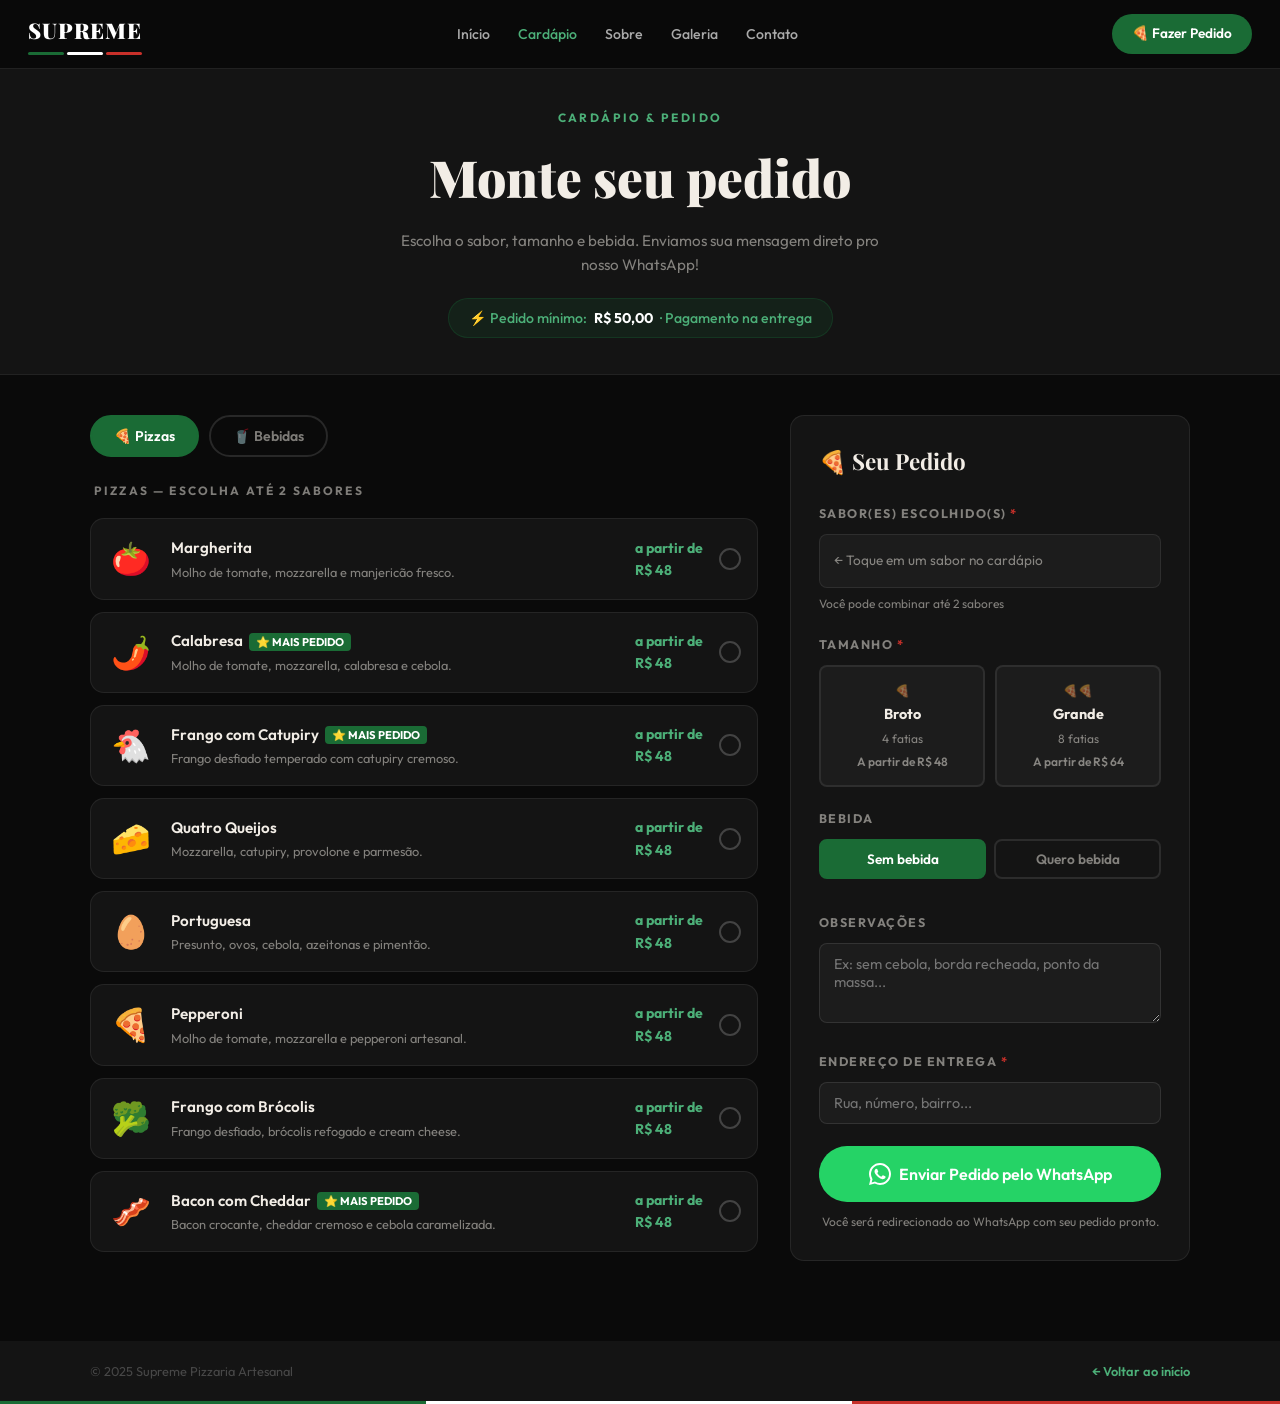
==== cardapio.html @ 8a28d540 "Add files via upload" ====
<!DOCTYPE html>
<html lang="pt-BR">
<head>
  <meta charset="UTF-8"/>
  <meta name="viewport" content="width=device-width, initial-scale=1.0"/>
  <title>Cardápio & Pedido | Supreme Pizzaria Artesanal</title>
  <meta name="description" content="Monte seu pedido na Supreme Pizzaria Artesanal. Escolha o sabor, tamanho e bebida. Enviamos direto pelo WhatsApp!"/>
  <link rel="icon" href="favicon.svg" type="image/svg+xml"/>
  <link rel="stylesheet" href="style.css"/>
  <link href="https://fonts.googleapis.com/css2?family=Playfair+Display:ital,wght@0,700;0,900;1,700&family=Outfit:wght@300;400;500;600;700&display=swap" rel="stylesheet"/>
</head>
<body class="page-cardapio">

  <!-- NAV -->
  <nav class="nav nav--solid" id="nav">
    <a href="index.html" class="nav__logo">
      <span class="logo-text">SUPREME</span>
      <div class="logo-flag"><span></span><span></span><span></span></div>
    </a>
    <ul class="nav__links" id="navLinks">
      <li><a href="index.html">Início</a></li>
      <li><a href="cardapio.html" class="active">Cardápio</a></li>
      <li><a href="index.html#sobre">Sobre</a></li>
      <li><a href="index.html#galeria">Galeria</a></li>
      <li><a href="index.html#contato">Contato</a></li>
    </ul>
    <a href="cardapio.html" class="nav__cta">🍕 Fazer Pedido</a>
    <button class="nav__hamburger" id="hamburger" aria-label="Abrir menu">
      <span></span><span></span><span></span>
    </button>
  </nav>

  <!-- HEADER DA PÁGINA -->
  <div class="page-header">
    <div class="container">
      <p class="tag green">Cardápio & Pedido</p>
      <h1>Monte seu pedido</h1>
      <p class="page-header__sub">Escolha o sabor, tamanho e bebida. Enviamos sua mensagem direto pro nosso WhatsApp!</p>
      <div class="pedido-min-banner">
        <span>⚡ Pedido mínimo: <strong>R$ 50,00</strong> · Pagamento na entrega</span>
      </div>
    </div>
  </div>

  <!-- CONTEÚDO PRINCIPAL -->
  <main class="cardapio-main">
    <div class="container">
      <div class="cardapio-layout">

        <!-- COLUNA ESQUERDA: cardápio -->
        <div class="cardapio-col">

          <!-- FILTROS -->
          <div class="filtros">
            <button class="filtro-btn active" data-cat="pizzas">🍕 Pizzas</button>
            <button class="filtro-btn" data-cat="bebidas">🥤 Bebidas</button>
          </div>

          <!-- LISTA PIZZAS -->
          <div class="item-list" id="listaPizzas">
            <div class="item-group-title">Pizzas — escolha até 2 sabores</div>
            <!-- gerado via JS -->
          </div>

          <!-- LISTA BEBIDAS -->
          <div class="item-list hidden" id="listaBebidas">
            <div class="item-group-title">Bebidas</div>
            <!-- gerado via JS -->
          </div>
        </div>

        <!-- COLUNA DIREITA: formulário de pedido -->
        <div class="pedido-col">
          <div class="pedido-card" id="pedidoCard">
            <h2 class="pedido-card__title">🍕 Seu Pedido</h2>

            <!-- SABORES -->
            <div class="form-section">
              <label class="form-label">Sabor(es) escolhido(s) <span class="req">*</span></label>
              <div class="sabores-escolhidos" id="saboresEscolhidos">
                <p class="placeholder-text">← Toque em um sabor no cardápio</p>
              </div>
              <p class="form-hint">Você pode combinar até 2 sabores</p>
            </div>

            <!-- TAMANHO -->
            <div class="form-section">
              <label class="form-label">Tamanho <span class="req">*</span></label>
              <div class="tamanho-options">
                <label class="tamanho-opt" id="optBroto">
                  <input type="radio" name="tamanho" value="Broto" id="radioBroto"/>
                  <div class="tamanho-box">
                    <span class="tamanho-icon">🍕</span>
                    <strong>Broto</strong>
                    <span>4 fatias</span>
                    <span class="tamanho-preco">A partir de R$ 48</span>
                  </div>
                </label>
                <label class="tamanho-opt" id="optGrande">
                  <input type="radio" name="tamanho" value="Grande" id="radioGrande"/>
                  <div class="tamanho-box">
                    <span class="tamanho-icon">🍕🍕</span>
                    <strong>Grande</strong>
                    <span>8 fatias</span>
                    <span class="tamanho-preco">A partir de R$ 64</span>
                  </div>
                </label>
              </div>
            </div>

            <!-- BEBIDA -->
            <div class="form-section">
              <label class="form-label">Bebida</label>
              <div class="bebida-toggle">
                <button class="toggle-btn active" id="btnSemBebida" onclick="toggleBebida(false)">Sem bebida</button>
                <button class="toggle-btn" id="btnComBebida" onclick="toggleBebida(true)">Quero bebida</button>
              </div>
              <div id="bebidaSelect" class="hidden">
                <select id="selectBebida" class="form-select">
                  <option value="">Escolha uma bebida...</option>
                  <option value="Coca-Cola 2L (R$ 15,00)">Coca-Cola 2L — R$ 15,00</option>
                  <option value="Coca-Cola Zero 2L (R$ 15,00)">Coca-Cola Zero 2L — R$ 15,00</option>
                  <option value="Coca-Cola 600ml (R$ 9,00)">Coca-Cola 600ml — R$ 9,00</option>
                  <option value="Coca-Cola Zero 600ml (R$ 9,00)">Coca-Cola Zero 600ml — R$ 9,00</option>
                  <option value="Suco Del Valle Cítrico 1,5L (R$ 12,00)">Suco Del Valle Cítrico 1,5L — R$ 12,00</option>
                  <option value="Suco Del Valle Uva 1,5L (R$ 12,00)">Suco Del Valle Uva 1,5L — R$ 12,00</option>
                  <option value="Guaraná Kuat 2L (R$ 13,00)">Guaraná Kuat 2L — R$ 13,00</option>
                </select>
              </div>
            </div>

            <!-- OBSERVAÇÃO -->
            <div class="form-section">
              <label class="form-label" for="obs">Observações</label>
              <textarea id="obs" class="form-textarea" rows="3" placeholder="Ex: sem cebola, borda recheada, ponto da massa..."></textarea>
            </div>

            <!-- ENDEREÇO -->
            <div class="form-section">
              <label class="form-label" for="endereco">Endereço de entrega <span class="req">*</span></label>
              <input type="text" id="endereco" class="form-input" placeholder="Rua, número, bairro..."/>
            </div>

            <!-- AVISO PEDIDO MIN -->
            <div class="pedido-min-aviso" id="avisoMin" style="display:none">
              ⚠️ Pedido mínimo de <strong>R$ 50,00</strong>. Adicione bebida ou escolha o tamanho Grande.
            </div>

            <!-- BOTÃO -->
            <button class="btn btn--whatsapp btn--block btn--lg" id="btnEnviar" onclick="enviarPedido()">
              <svg viewBox="0 0 24 24" fill="currentColor" width="22" height="22"><path d="M17.472 14.382c-.297-.149-1.758-.867-2.03-.967-.273-.099-.471-.148-.67.15-.197.297-.767.966-.94 1.164-.173.199-.347.223-.644.075-.297-.15-1.255-.463-2.39-1.475-.883-.788-1.48-1.761-1.653-2.059-.173-.297-.018-.458.13-.606.134-.133.298-.347.446-.52.149-.174.198-.298.298-.497.099-.198.05-.371-.025-.52-.075-.149-.669-1.612-.916-2.207-.242-.579-.487-.5-.669-.51-.173-.008-.371-.01-.57-.01-.198 0-.52.074-.792.372-.272.297-1.04 1.016-1.04 2.479 0 1.462 1.065 2.875 1.213 3.074.149.198 2.096 3.2 5.077 4.487.709.306 1.262.489 1.694.625.712.227 1.36.195 1.871.118.571-.085 1.758-.719 2.006-1.413.248-.694.248-1.289.173-1.413-.074-.124-.272-.198-.57-.347z"/><path d="M12 0C5.373 0 0 5.373 0 12c0 2.117.554 4.103 1.523 5.83L.057 23.999l6.305-1.654A11.954 11.954 0 0012 24c6.627 0 12-5.373 12-12S18.627 0 12 0zm0 21.818a9.818 9.818 0 01-5.006-1.371l-.359-.214-3.741.981.999-3.648-.234-.374A9.818 9.818 0 1112 21.818z"/></svg>
              Enviar Pedido pelo WhatsApp
            </button>
            <p class="pedido-card__hint">Você será redirecionado ao WhatsApp com seu pedido pronto.</p>
          </div>
        </div>

      </div>
    </div>
  </main>

  <!-- FOOTER SIMPLES -->
  <footer class="footer footer--simple">
    <div class="container">
      <div class="footer__bottom">
        <p>© 2025 Supreme Pizzaria Artesanal</p>
        <a href="index.html" class="link-verde">← Voltar ao início</a>
      </div>
    </div>
    <div class="footer__stripe"></div>
  </footer>

  <script src="main.js"></script>
  <script src="cardapio.js"></script>
</body>
</html>
---- style.css ----
/* ============================================================
   SUPREME PIZZARIA — style.css
   Paleta: Preto (#0A0A0A) + Bege/Creme (#F2EDE6) + Verde (#1A6B35) + Vermelho (#C8302A)
   ============================================================ */

/* ----- RESET ----- */
*, *::before, *::after { box-sizing: border-box; margin: 0; padding: 0; }
html { scroll-behavior: smooth; font-size: 16px; }
body { font-family: 'Outfit', sans-serif; background: #0A0A0A; color: #F2EDE6; overflow-x: hidden; line-height: 1.6; }
a { text-decoration: none; color: inherit; }
img { display: block; max-width: 100%; }
button { cursor: pointer; font-family: inherit; }

/* ----- TOKENS ----- */
:root {
  --black:   #0A0A0A;
  --black2:  #141414;
  --black3:  #1C1C1C;
  --black4:  #242424;
  --beige:   #F2EDE6;
  --beige2:  #E8E0D4;
  --beige3:  #D4C9B8;
  --green:   #1A6B35;
  --green2:  #22863F;
  --green3:  #4CAF78;
  --red:     #C8302A;
  --red2:    #A02420;
  --white:   #FFFFFF;
  --muted:   rgba(242,237,230,.5);
  --nav-h:   68px;
  --r:       14px;
  --r-sm:    8px;
  --shadow:  0 8px 40px rgba(0,0,0,.5);
}

/* ----- UTILS ----- */
.container { max-width: 1140px; margin: 0 auto; padding: 0 20px; }
.hidden { display: none !important; }

.tag {
  font-size: .75rem; font-weight: 700; letter-spacing: .2em;
  text-transform: uppercase; display: block; margin-bottom: 10px;
}
.tag.green { color: var(--green3); }

.sub { color: var(--muted); font-size: .95rem; }

.section-head { text-align: center; margin-bottom: 48px; }
.section-head h2 {
  font-family: 'Playfair Display', serif;
  font-size: clamp(1.8rem, 4vw, 2.8rem); font-weight: 900;
  margin-bottom: 10px;
}

/* ----- LOGO ----- */
.logo-text {
  font-family: 'Playfair Display', serif;
  font-size: 1.35rem; font-weight: 900; letter-spacing: .04em;
  color: var(--white);
}
.logo-flag { display: flex; gap: 3px; margin-top: 4px; }
.logo-flag span { flex: 1; height: 3px; border-radius: 2px; }
.logo-flag span:nth-child(1) { background: var(--green); }
.logo-flag span:nth-child(2) { background: var(--white); }
.logo-flag span:nth-child(3) { background: var(--red); }

/* ----- BUTTONS ----- */
.btn {
  display: inline-flex; align-items: center; justify-content: center; gap: 8px;
  padding: 13px 26px; border-radius: 100px;
  font-weight: 600; font-size: .95rem;
  border: 2px solid transparent;
  transition: all .22s ease;
  white-space: nowrap;
}
.btn--lg { padding: 15px 32px; font-size: 1rem; }
.btn--block { width: 100%; }

.btn--green { background: var(--green); color: var(--white); }
.btn--green:hover { background: var(--green2); transform: translateY(-2px); box-shadow: 0 8px 24px rgba(26,107,53,.35); }

.btn--outline { background: transparent; color: var(--white); border-color: rgba(255,255,255,.3); }
.btn--outline:hover { border-color: var(--white); background: rgba(255,255,255,.06); }

.btn--whatsapp { background: #25D366; color: var(--white); }
.btn--whatsapp:hover { background: #1da851; transform: translateY(-2px); box-shadow: 0 8px 24px rgba(37,211,102,.3); }

.btn--dark { background: var(--black3); color: var(--beige); border-color: rgba(255,255,255,.1); }
.btn--dark:hover { background: var(--black4); }

/* ----- NAV ----- */
.nav {
  position: fixed; top: 0; left: 0; right: 0; z-index: 999;
  height: var(--nav-h);
  display: flex; align-items: center; justify-content: space-between;
  padding: 0 28px;
  background: transparent;
  transition: background .3s, box-shadow .3s;
}
.nav.scrolled, .nav--solid {
  background: rgba(10,10,10,.97);
  backdrop-filter: blur(16px);
  box-shadow: 0 1px 0 rgba(255,255,255,.06);
}
.nav__logo { display: flex; flex-direction: column; }

.nav__links { display: flex; gap: 28px; list-style: none; }
.nav__links a {
  font-size: .88rem; font-weight: 500;
  color: rgba(255,255,255,.65);
  transition: color .2s;
}
.nav__links a:hover,
.nav__links a.active { color: var(--green3); }

.nav__cta {
  background: var(--green); color: var(--white);
  padding: 9px 20px; border-radius: 100px;
  font-size: .85rem; font-weight: 600;
  transition: background .2s, transform .2s;
}
.nav__cta:hover { background: var(--green2); transform: scale(1.03); }

.nav__hamburger {
  display: none; flex-direction: column; gap: 5px;
  background: none; border: none; padding: 6px;
}
.nav__hamburger span { display: block; width: 22px; height: 2px; background: var(--white); border-radius: 2px; transition: all .28s; }

/* hamburger animado */
.nav__hamburger.open span:nth-child(1) { transform: translateY(7px) rotate(45deg); }
.nav__hamburger.open span:nth-child(2) { opacity: 0; transform: scaleX(0); }
.nav__hamburger.open span:nth-child(3) { transform: translateY(-7px) rotate(-45deg); }

/* mobile menu */
@media (max-width: 820px) {
  .nav__links, .nav__cta { display: none; }
  .nav__hamburger { display: flex; }

  .nav__links.open {
    display: flex; flex-direction: column; gap: 0;
    position: fixed;
    top: var(--nav-h); left: 0; right: 0;
    background: var(--black2);
    border-top: 1px solid rgba(255,255,255,.06);
    padding: 8px 0 16px;
    box-shadow: 0 20px 40px rgba(0,0,0,.6);
  }
  .nav__links.open li { border-bottom: 1px solid rgba(255,255,255,.04); }
  .nav__links.open a {
    display: block; padding: 14px 28px;
    font-size: 1rem; color: var(--beige);
  }
  .nav__links.open a.active { color: var(--green3); }
}

/* ============================
   HOME — HERO
   ============================ */
.hero {
  min-height: 100svh;
  background: var(--black);
  display: flex; align-items: center;
  padding: calc(var(--nav-h) + 40px) 28px 60px;
  position: relative; overflow: hidden;
  gap: 40px;
}
.hero::after {
  content: ''; position: absolute; top: 0; left: 0; right: 0; height: 3px;
  background: linear-gradient(to right, var(--green) 33.3%, var(--white) 33.3% 66.6%, var(--red) 66.6%);
}

.hero__bg { position: absolute; inset: 0; pointer-events: none; }
.hero__glow {
  position: absolute; border-radius: 50%;
  filter: blur(80px); opacity: .12;
}
.hero__glow--green { width: 600px; height: 600px; background: var(--green); top: -100px; right: -100px; }
.hero__glow--red   { width: 400px; height: 400px; background: var(--red); bottom: -80px; left: -80px; }

.hero__content { flex: 1; max-width: 560px; position: relative; z-index: 2; animation: fadeUp .7s ease both; }

.hero__badge {
  display: inline-block;
  background: rgba(26,107,53,.2); border: 1px solid rgba(26,107,53,.4);
  color: var(--green3); padding: 6px 16px; border-radius: 100px;
  font-size: .8rem; font-weight: 600; letter-spacing: .04em;
  margin-bottom: 22px;
}
.hero__title {
  font-family: 'Playfair Display', serif;
  font-size: clamp(2.6rem, 6vw, 4.8rem); font-weight: 900;
  color: var(--white); line-height: 1.08; margin-bottom: 18px;
}
.hero__title em { color: var(--green3); font-style: italic; }
.hero__sub { color: var(--muted); font-size: 1rem; line-height: 1.7; margin-bottom: 32px; }
.hero__actions { display: flex; gap: 12px; flex-wrap: wrap; }

/* Pizza visual */
.hero__visual {
  flex: 0 0 420px; display: flex; justify-content: center; align-items: center;
  position: relative; z-index: 2;
  animation: fadeUp .7s .15s ease both;
}
.pizza-wrap { position: relative; }
.pizza-plate {
  width: 340px; height: 340px; border-radius: 50%;
  background: radial-gradient(circle at 40% 35%, #1c1c1c, #050505);
  box-shadow: 0 20px 80px rgba(0,0,0,.8), 0 0 0 3px rgba(26,107,53,.25), 0 0 0 6px rgba(200,48,42,.1);
  display: flex; align-items: center; justify-content: center;
  animation: spin 28s linear infinite;
}
@keyframes spin { to { transform: rotate(360deg); } }

.pizza-body {
  width: 280px; height: 280px; border-radius: 50%;
  background: radial-gradient(circle at 45% 40%, #C8A050, #8B5E20);
  position: relative; overflow: hidden;
}
.pizza-crust { position: absolute; inset: 0; border-radius: 50%; border: 20px solid #8B4E18; box-shadow: inset 0 0 16px rgba(0,0,0,.3); }
.pizza-center { position: absolute; top: 50%; left: 50%; transform: translate(-50%,-50%); width: 56px; height: 56px; border-radius: 50%; background: radial-gradient(circle, #E8C070, #C89040); }
.tp { position: absolute; border-radius: 50%; }
.tp1 { width: 26px; height: 26px; top: 55px; left: 72px; background: var(--red); }
.tp2 { width: 20px; height: 20px; top: 82px; right: 62px; background: var(--green); border-radius: 3px; }
.tp3 { width: 28px; height: 18px; bottom: 72px; left: 60px; background: #B82818; border-radius: 8px; }
.tp4 { width: 16px; height: 16px; bottom: 64px; right: 76px; background: #1A6B35; border-radius: 2px; }
.tp5 { width: 22px; height: 22px; top: 50%; left: 55%; background: var(--red); }

.steam { position: absolute; top: -24px; width: 3px; background: linear-gradient(to top, rgba(255,255,255,.22), transparent); border-radius: 50%; animation: steam 2.5s ease-in-out infinite; }
.st1 { left: 40%; height: 46px; }
.st2 { left: 50%; height: 64px; animation-delay: .5s; }
.st3 { left: 60%; height: 36px; animation-delay: 1s; }
@keyframes steam {
  0%   { opacity: 0; transform: translateY(0) scaleX(1); }
  50%  { opacity: .5; transform: translateY(-18px) scaleX(2); }
  100% { opacity: 0; transform: translateY(-46px) scaleX(1); }
}

@keyframes fadeUp { from { opacity:0; transform:translateY(28px); } to { opacity:1; transform:translateY(0); } }

/* hero mobile */
@media (max-width: 820px) {
  .hero { flex-direction: column; text-align: center; padding-top: calc(var(--nav-h) + 32px); gap: 32px; }
  .hero__actions { justify-content: center; }
  .hero__visual { flex: none; }
  .pizza-plate { width: 240px; height: 240px; }
  .pizza-body  { width: 198px; height: 198px; }
}
@media (max-width: 480px) {
  .hero__visual { display: none; }
}

/* ============================
   NUMBERS
   ============================ */
.numbers { background: var(--black2); border-top: 1px solid rgba(255,255,255,.05); }
.numbers__inner {
  max-width: 860px; margin: 0 auto; padding: 0 20px;
  display: grid; grid-template-columns: repeat(4,1fr);
}
.numbers__item {
  text-align: center; padding: 28px 16px;
  border-right: 1px solid rgba(255,255,255,.06);
}
.numbers__item:last-child { border-right: none; }
.numbers__item strong { display: block; font-family: 'Playfair Display', serif; font-size: 2.4rem; font-weight: 900; color: var(--green3); }
.numbers__item span { color: var(--muted); font-size: .85rem; }

@media (max-width: 600px) {
  .numbers__inner { grid-template-columns: repeat(2,1fr); }
  .numbers__item:nth-child(2) { border-right: none; }
  .numbers__item:nth-child(1),
  .numbers__item:nth-child(2) { border-bottom: 1px solid rgba(255,255,255,.06); }
}

/* ============================
   SOBRE
   ============================ */
.sobre { padding: 90px 0; background: var(--black); }
.sobre__grid { display: grid; grid-template-columns: 1fr 1fr; gap: 72px; align-items: center; }

.sobre__visual { position: relative; height: 420px; }
.sobre__card {
  position: absolute; border-radius: var(--r); overflow: hidden;
  display: flex; align-items: center; justify-content: center;
  font-size: 5rem;
}
.sobre__card--1 { inset: 0 48px 80px 0; background: var(--black3); }
.sobre__card--2 { width: 180px; height: 180px; bottom: 0; right: 0; background: var(--black4); border: 3px solid var(--black); }
.sobre__decor { position: absolute; inset: 16px -16px -16px 16px; border: 2px solid rgba(26,107,53,.25); border-radius: var(--r); }

.sobre__text h2 { font-family: 'Playfair Display', serif; font-size: clamp(1.7rem,3.5vw,2.6rem); font-weight: 900; margin-bottom: 18px; }
.sobre__text p { color: var(--muted); line-height: 1.8; margin-bottom: 14px; font-size: .95rem; }
.sobre__text strong { color: var(--beige); }

.pills { display: flex; flex-wrap: wrap; gap: 8px; margin-top: 24px; }
.pills span { background: var(--black3); color: var(--beige2); padding: 7px 14px; border-radius: 100px; font-size: .82rem; font-weight: 500; border: 1px solid rgba(255,255,255,.07); }

@media (max-width: 820px) {
  .sobre__grid { grid-template-columns: 1fr; gap: 36px; }
  .sobre__visual { height: 260px; }
  .sobre__card--2 { width: 130px; height: 130px; }
}

/* ============================
   GALERIA
   ============================ */
.galeria { padding: 90px 0; background: var(--black2); overflow: hidden; }
.galeria__track-wrap { width: 100%; overflow: hidden; margin: 0 0 36px; }
.galeria__track {
  display: flex; gap: 20px;
  animation: scrollTrack 28s linear infinite;
  width: max-content;
}
.galeria__track:hover { animation-play-state: paused; }

@keyframes scrollTrack {
  from { transform: translateX(0); }
  to   { transform: translateX(-50%); }
}

.gal-card {
  flex-shrink: 0; width: 220px;
  background: var(--black3); border-radius: var(--r);
  overflow: hidden; border: 1px solid rgba(255,255,255,.06);
  transition: transform .2s, border-color .2s;
}
.gal-card:hover { transform: translateY(-4px); border-color: rgba(26,107,53,.4); }
.gal-img {
  height: 160px; display: flex; align-items: center; justify-content: center;
  font-size: 4rem;
  background: linear-gradient(135deg, #1c1c1c, #0d0d0d);
}
.gal-card p { padding: 12px 16px; font-size: .88rem; font-weight: 500; color: var(--beige2); }
.galeria__cta { text-align: center; }

@media (max-width: 480px) {
  .gal-card { width: 180px; }
  .gal-img  { height: 130px; font-size: 3rem; }
}

/* ============================
   CONTATO
   ============================ */
.contato { padding: 90px 0; background: var(--black); }
.contato__grid { display: grid; grid-template-columns: 1fr 1fr; gap: 64px; align-items: start; }

.contato__info h2 { font-family: 'Playfair Display', serif; font-size: clamp(1.7rem,3.5vw,2.6rem); font-weight: 900; margin-bottom: 32px; }
.contato__items { display: flex; flex-direction: column; gap: 22px; margin-bottom: 32px; }

.c-item { display: flex; gap: 14px; align-items: flex-start; }
.c-icon { font-size: 1.4rem; flex-shrink: 0; margin-top: 2px; }
.c-item strong { display: block; font-size: .75rem; font-weight: 700; letter-spacing: .12em; text-transform: uppercase; color: var(--muted); margin-bottom: 6px; }
.c-item p { color: var(--beige2); font-size: .9rem; line-height: 1.7; }
.c-item em { color: var(--muted); font-size: .83rem; }

.horarios { display: flex; flex-direction: column; gap: 5px; }
.h-row { display: flex; justify-content: space-between; gap: 12px; font-size: .85rem; color: var(--beige2); background: var(--black3); padding: 7px 12px; border-radius: var(--r-sm); }
.h-row.fechado { color: var(--red); background: rgba(200,48,42,.08); }
.h-row b { font-weight: 600; white-space: nowrap; }

.link-verde { color: var(--green3); font-weight: 600; }
.link-verde:hover { text-decoration: underline; }

.contato__mapa h3 { font-family: 'Playfair Display', serif; font-size: 1.25rem; margin-bottom: 14px; }
.mapa-box { width: 100%; height: 300px; border-radius: var(--r); overflow: hidden; background: var(--black3); margin-bottom: 14px; }
.mapa-box iframe { width: 100%; height: 100%; display: block; }

@media (max-width: 820px) {
  .contato__grid { grid-template-columns: 1fr; gap: 48px; }
}

/* ============================
   FOOTER
   ============================ */
.footer { background: var(--black2); padding: 60px 0 0; }
.footer__grid { display: grid; grid-template-columns: 2fr 1fr 1fr; gap: 48px; padding-bottom: 48px; border-bottom: 1px solid rgba(255,255,255,.07); }
.footer__logo { display: flex; flex-direction: column; margin-bottom: 14px; }
.footer__logo .logo-text { font-size: 1.6rem; }
.footer__logo small { color: var(--muted); font-size: .72rem; letter-spacing: .15em; text-transform: uppercase; margin-top: 8px; }
.footer__brand p { color: var(--muted); font-size: .88rem; line-height: 1.7; max-width: 260px; }
.footer__nav h4 { color: var(--beige); font-size: .88rem; margin-bottom: 16px; }
.footer__nav ul { list-style: none; display: flex; flex-direction: column; gap: 10px; }
.footer__nav a { color: var(--muted); font-size: .88rem; transition: color .2s; }
.footer__nav a:hover { color: var(--green3); }
.footer__bottom { display: flex; justify-content: space-between; align-items: center; padding: 20px 0; font-size: .8rem; color: rgba(255,255,255,.22); }
.footer__stripe { height: 3px; background: linear-gradient(to right, var(--green) 33.3%, var(--white) 33.3% 66.6%, var(--red) 66.6%); }

.footer--simple { padding: 0; }
.footer--simple .footer__bottom { padding: 20px 0; }

@media (max-width: 820px) {
  .footer__grid { grid-template-columns: 1fr; gap: 28px; }
  .footer__bottom { flex-direction: column; gap: 6px; text-align: center; }
}

/* ============================
   CARDÁPIO PAGE
   ============================ */
.page-cardapio { background: var(--black); }

.page-header {
  background: var(--black2);
  border-bottom: 1px solid rgba(255,255,255,.06);
  padding: calc(var(--nav-h) + 40px) 0 36px;
  text-align: center;
}
.page-header h1 { font-family: 'Playfair Display', serif; font-size: clamp(2rem, 5vw, 3.2rem); font-weight: 900; margin-bottom: 10px; }
.page-header__sub { color: var(--muted); font-size: .95rem; max-width: 500px; margin: 0 auto 20px; }

.pedido-min-banner {
  display: inline-flex; align-items: center;
  background: rgba(26,107,53,.15); border: 1px solid rgba(26,107,53,.3);
  color: var(--green3); padding: 8px 20px; border-radius: 100px;
  font-size: .88rem; font-weight: 500;
}
.pedido-min-banner strong { color: var(--white); margin: 0 4px; }

.cardapio-main { padding: 40px 0 80px; }

.cardapio-layout {
  display: grid;
  grid-template-columns: 1fr 400px;
  gap: 32px;
  align-items: start;
}

/* filtros */
.filtros { display: flex; gap: 10px; margin-bottom: 24px; }
.filtro-btn {
  padding: 10px 22px; border-radius: 100px;
  border: 2px solid rgba(255,255,255,.12);
  background: transparent; color: var(--muted);
  font-size: .88rem; font-weight: 600;
  transition: all .2s;
}
.filtro-btn.active, .filtro-btn:hover { background: var(--green); border-color: var(--green); color: var(--white); }

/* item list */
.item-list { display: flex; flex-direction: column; gap: 12px; }
.item-group-title { font-size: .75rem; font-weight: 700; letter-spacing: .18em; text-transform: uppercase; color: var(--muted); margin-bottom: 6px; padding-left: 4px; }

.item-card {
  display: flex; align-items: center; gap: 16px;
  background: var(--black2); border: 1px solid rgba(255,255,255,.07);
  border-radius: var(--r); padding: 14px 16px;
  cursor: pointer; transition: all .2s; user-select: none;
}
.item-card:hover { border-color: rgba(26,107,53,.4); background: var(--black3); }
.item-card.selected { border-color: var(--green); background: rgba(26,107,53,.1); }
.item-card.disabled { opacity: .45; cursor: not-allowed; }

.item-card__emoji { font-size: 2rem; flex-shrink: 0; width: 48px; text-align: center; }
.item-card__info { flex: 1; min-width: 0; }
.item-card__info h3 { font-size: .95rem; font-weight: 600; color: var(--beige); margin-bottom: 2px; }
.item-card__info p { font-size: .8rem; color: var(--muted); line-height: 1.5; }
.item-card__info .destaque { font-size: .7rem; font-weight: 700; background: var(--green); color: var(--white); padding: 2px 7px; border-radius: 4px; margin-left: 6px; vertical-align: middle; }
.item-card__preco { font-size: .88rem; font-weight: 700; color: var(--green3); flex-shrink: 0; }
.item-card__check { width: 22px; height: 22px; border-radius: 50%; border: 2px solid rgba(255,255,255,.2); flex-shrink: 0; display: flex; align-items: center; justify-content: center; transition: all .2s; }
.item-card.selected .item-card__check { background: var(--green); border-color: var(--green); }
.item-card__check::after { content: '✓'; font-size: .7rem; color: var(--white); opacity: 0; transition: opacity .2s; }
.item-card.selected .item-card__check::after { opacity: 1; }

/* pedido card */
.pedido-col { position: sticky; top: calc(var(--nav-h) + 16px); }
.pedido-card {
  background: var(--black2); border: 1px solid rgba(255,255,255,.08);
  border-radius: var(--r); padding: 28px; display: flex; flex-direction: column; gap: 0;
}
.pedido-card__title { font-family: 'Playfair Display', serif; font-size: 1.4rem; font-weight: 700; margin-bottom: 24px; }

.form-section { margin-bottom: 22px; }
.form-label { display: block; font-size: .78rem; font-weight: 700; letter-spacing: .12em; text-transform: uppercase; color: var(--muted); margin-bottom: 10px; }
.req { color: var(--red); }

.sabores-escolhidos {
  min-height: 54px; background: var(--black3); border: 1px solid rgba(255,255,255,.08);
  border-radius: var(--r-sm); padding: 10px 14px; display: flex; flex-wrap: wrap; gap: 8px; align-items: center;
}
.placeholder-text { color: var(--muted); font-size: .85rem; }
.sabor-tag {
  display: inline-flex; align-items: center; gap: 6px;
  background: rgba(26,107,53,.2); border: 1px solid rgba(26,107,53,.4);
  color: var(--green3); padding: 4px 10px; border-radius: 100px;
  font-size: .82rem; font-weight: 600;
}
.sabor-tag button { background: none; border: none; color: var(--green3); font-size: 1rem; line-height: 1; padding: 0 2px; }
.form-hint { font-size: .75rem; color: var(--muted); margin-top: 6px; }

/* tamanho */
.tamanho-options { display: grid; grid-template-columns: 1fr 1fr; gap: 10px; }
.tamanho-opt input { display: none; }
.tamanho-box {
  display: flex; flex-direction: column; align-items: center; gap: 3px;
  background: var(--black3); border: 2px solid rgba(255,255,255,.08);
  border-radius: var(--r-sm); padding: 14px 10px; text-align: center;
  cursor: pointer; transition: all .2s;
}
.tamanho-opt input:checked + .tamanho-box {
  border-color: var(--green); background: rgba(26,107,53,.12);
}
.tamanho-box:hover { border-color: rgba(26,107,53,.4); }
.tamanho-icon { font-size: 1.5rem; }
.tamanho-box strong { font-size: .9rem; color: var(--beige); }
.tamanho-box span { font-size: .75rem; color: var(--muted); }
.tamanho-preco { font-size: .8rem; color: var(--green3); font-weight: 600; }

/* bebida toggle */
.bebida-toggle { display: flex; gap: 8px; margin-bottom: 12px; }
.toggle-btn {
  flex: 1; padding: 9px; border-radius: var(--r-sm);
  border: 2px solid rgba(255,255,255,.1);
  background: transparent; color: var(--muted);
  font-size: .85rem; font-weight: 600;
  transition: all .2s;
}
.toggle-btn.active { background: var(--green); border-color: var(--green); color: var(--white); }

.form-select, .form-input, .form-textarea {
  width: 100%; background: var(--black3);
  border: 1px solid rgba(255,255,255,.1); border-radius: var(--r-sm);
  color: var(--beige); font-family: 'Outfit', sans-serif; font-size: .9rem;
  padding: 11px 14px; outline: none;
  transition: border-color .2s;
}
.form-select:focus, .form-input:focus, .form-textarea:focus { border-color: var(--green); }
.form-select option { background: var(--black2); }
.form-textarea { resize: vertical; min-height: 80px; }

.pedido-min-aviso {
  background: rgba(200,48,42,.1); border: 1px solid rgba(200,48,42,.3);
  color: #F07070; border-radius: var(--r-sm);
  padding: 10px 14px; font-size: .83rem; margin-bottom: 16px;
}
.pedido-min-aviso strong { color: #F09090; }

.pedido-card__hint { font-size: .75rem; color: var(--muted); text-align: center; margin-top: 10px; }

/* Layout responsivo cardápio */
@media (max-width: 960px) {
  .cardapio-layout { grid-template-columns: 1fr; }
  .pedido-col { position: static; }
}

@media (max-width: 480px) {
  .tamanho-options { grid-template-columns: 1fr 1fr; }
  .pedido-card { padding: 20px 16px; }
  .page-header { padding-top: calc(var(--nav-h) + 24px); }
}

/* ============================
   SCROLL REVEAL
   ============================ */
.reveal {
  opacity: 0; transform: translateY(24px);
  transition: opacity .55s ease, transform .55s ease;
}
.reveal.visible { opacity: 1; transform: translateY(0); }
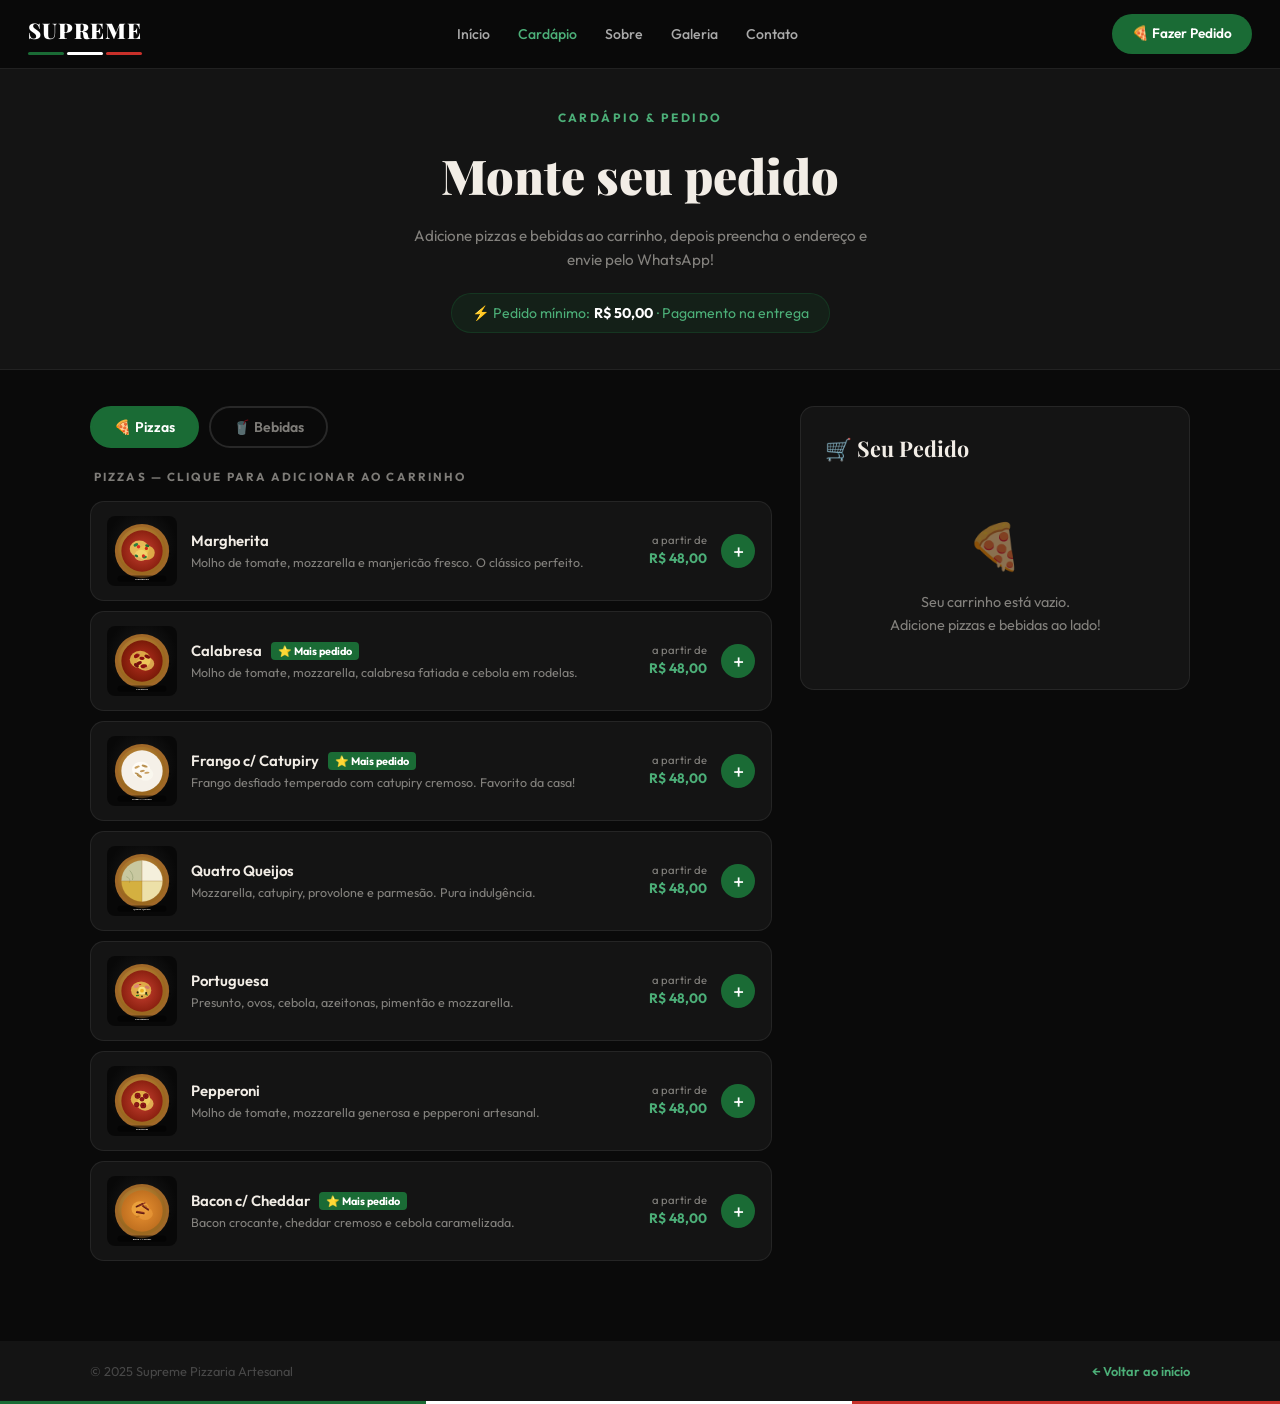
==== commit d483fca2: "Update Files SupremePizzaria Mudanças no cardápio; Adicionamento de fotos SVG temporariamente; Ret" ====
--- a/cardapio.html
+++ b/cardapio.html
@@ -4,173 +4,267 @@
   <meta charset="UTF-8"/>
   <meta name="viewport" content="width=device-width, initial-scale=1.0"/>
   <title>Cardápio & Pedido | Supreme Pizzaria Artesanal</title>
-  <meta name="description" content="Monte seu pedido na Supreme Pizzaria Artesanal. Escolha o sabor, tamanho e bebida. Enviamos direto pelo WhatsApp!"/>
+  <meta name="description" content="Monte seu pedido na Supreme Pizzaria Artesanal. Enviamos direto pelo WhatsApp!"/>
   <link rel="icon" href="favicon.svg" type="image/svg+xml"/>
   <link rel="stylesheet" href="style.css"/>
   <link href="https://fonts.googleapis.com/css2?family=Playfair+Display:ital,wght@0,700;0,900;1,700&family=Outfit:wght@300;400;500;600;700&display=swap" rel="stylesheet"/>
 </head>
 <body class="page-cardapio">
 
-  <!-- NAV -->
-  <nav class="nav nav--solid" id="nav">
-    <a href="index.html" class="nav__logo">
-      <span class="logo-text">SUPREME</span>
-      <div class="logo-flag"><span></span><span></span><span></span></div>
-    </a>
-    <ul class="nav__links" id="navLinks">
-      <li><a href="index.html">Início</a></li>
-      <li><a href="cardapio.html" class="active">Cardápio</a></li>
-      <li><a href="index.html#sobre">Sobre</a></li>
-      <li><a href="index.html#galeria">Galeria</a></li>
-      <li><a href="index.html#contato">Contato</a></li>
-    </ul>
-    <a href="cardapio.html" class="nav__cta">🍕 Fazer Pedido</a>
-    <button class="nav__hamburger" id="hamburger" aria-label="Abrir menu">
-      <span></span><span></span><span></span>
-    </button>
-  </nav>
-
-  <!-- HEADER DA PÁGINA -->
-  <div class="page-header">
-    <div class="container">
-      <p class="tag green">Cardápio & Pedido</p>
-      <h1>Monte seu pedido</h1>
-      <p class="page-header__sub">Escolha o sabor, tamanho e bebida. Enviamos sua mensagem direto pro nosso WhatsApp!</p>
-      <div class="pedido-min-banner">
-        <span>⚡ Pedido mínimo: <strong>R$ 50,00</strong> · Pagamento na entrega</span>
-      </div>
-    </div>
-  </div>
-
-  <!-- CONTEÚDO PRINCIPAL -->
-  <main class="cardapio-main">
-    <div class="container">
-      <div class="cardapio-layout">
-
-        <!-- COLUNA ESQUERDA: cardápio -->
-        <div class="cardapio-col">
-
-          <!-- FILTROS -->
-          <div class="filtros">
-            <button class="filtro-btn active" data-cat="pizzas">🍕 Pizzas</button>
-            <button class="filtro-btn" data-cat="bebidas">🥤 Bebidas</button>
-          </div>
-
-          <!-- LISTA PIZZAS -->
-          <div class="item-list" id="listaPizzas">
-            <div class="item-group-title">Pizzas — escolha até 2 sabores</div>
-            <!-- gerado via JS -->
-          </div>
-
-          <!-- LISTA BEBIDAS -->
-          <div class="item-list hidden" id="listaBebidas">
-            <div class="item-group-title">Bebidas</div>
-            <!-- gerado via JS -->
-          </div>
-        </div>
-
-        <!-- COLUNA DIREITA: formulário de pedido -->
-        <div class="pedido-col">
-          <div class="pedido-card" id="pedidoCard">
-            <h2 class="pedido-card__title">🍕 Seu Pedido</h2>
-
-            <!-- SABORES -->
-            <div class="form-section">
-              <label class="form-label">Sabor(es) escolhido(s) <span class="req">*</span></label>
-              <div class="sabores-escolhidos" id="saboresEscolhidos">
-                <p class="placeholder-text">← Toque em um sabor no cardápio</p>
-              </div>
-              <p class="form-hint">Você pode combinar até 2 sabores</p>
-            </div>
-
-            <!-- TAMANHO -->
-            <div class="form-section">
-              <label class="form-label">Tamanho <span class="req">*</span></label>
-              <div class="tamanho-options">
-                <label class="tamanho-opt" id="optBroto">
-                  <input type="radio" name="tamanho" value="Broto" id="radioBroto"/>
-                  <div class="tamanho-box">
-                    <span class="tamanho-icon">🍕</span>
-                    <strong>Broto</strong>
-                    <span>4 fatias</span>
-                    <span class="tamanho-preco">A partir de R$ 48</span>
-                  </div>
+<!-- ================================================
+     NAVEGAÇÃO
+     ================================================ -->
+<nav class="nav nav--solid" id="nav">
+  <a href="index.html" class="nav__logo">
+    <span class="logo-text">SUPREME</span>
+    <div class="logo-flag"><span></span><span></span><span></span></div>
+  </a>
+  <ul class="nav__links" id="navLinks">
+    <li><a href="index.html"            >Início</a></li>
+    <li><a href="cardapio.html" class="active">Cardápio</a></li>
+    <li><a href="index.html#sobre"      >Sobre</a></li>
+    <li><a href="index.html#galeria"    >Galeria</a></li>
+    <li><a href="index.html#contato"    >Contato</a></li>
+  </ul>
+  <a href="cardapio.html" class="nav__cta">🍕 Fazer Pedido</a>
+  <button class="nav__hamburger" id="hamburger" aria-label="Abrir menu">
+    <span></span><span></span><span></span>
+  </button>
+</nav>
+
+
+<!-- ================================================
+     CABEÇALHO DA PÁGINA
+     ================================================ -->
+<div class="page-header">
+  <div class="container">
+    <p class="tag green">Cardápio & Pedido</p>
+    <h1>Monte seu pedido</h1>
+    <p class="page-header__sub">
+      Adicione pizzas e bebidas ao carrinho, depois preencha o endereço e envie pelo WhatsApp!
+    </p>
+    <div class="pedido-min-banner">
+      ⚡ Pedido mínimo: <strong>R$ 50,00</strong> · Pagamento na entrega
+    </div>
+  </div>
+</div>
+
+
+<!-- ================================================
+     CONTEÚDO PRINCIPAL — Cardápio + Carrinho
+     ================================================ -->
+<main class="cardapio-main">
+  <div class="container">
+    <div class="cardapio-layout">
+
+
+      <!-- ── COLUNA ESQUERDA: lista de itens ── -->
+      <div class="cardapio-col">
+
+        <!-- Filtros de categoria -->
+        <div class="filtros" role="tablist">
+          <button class="filtro-btn active" data-cat="pizzas"  role="tab">🍕 Pizzas</button>
+          <button class="filtro-btn"        data-cat="bebidas" role="tab">🥤 Bebidas</button>
+        </div>
+
+        <!-- Lista de pizzas (populada pelo JS) -->
+        <div class="item-list" id="listaPizzas">
+          <p class="item-group-title">Pizzas — clique para adicionar ao carrinho</p>
+          <!-- cardapio.js renderPizzas() -->
+        </div>
+
+        <!-- Lista de bebidas (populada pelo JS) -->
+        <div class="item-list hidden" id="listaBebidas">
+          <p class="item-group-title">Bebidas — clique para adicionar ao carrinho</p>
+          <!-- cardapio.js renderBebidas() -->
+        </div>
+
+      </div>
+
+
+      <!-- ── COLUNA DIREITA: carrinho + endereço ── -->
+      <div class="pedido-col">
+        <div class="pedido-card" id="pedidoCard">
+
+          <h2 class="pedido-card__title">🛒 Seu Pedido</h2>
+
+          <!-- Carrinho vazio (padrão) -->
+          <div class="cart-empty" id="cartEmpty">
+            <span>🍕</span>
+            <p>Seu carrinho está vazio.<br>Adicione pizzas e bebidas ao lado!</p>
+          </div>
+
+          <!-- Lista dos itens do carrinho (gerada pelo JS) -->
+          <div class="cart-items" id="cartItems" style="display:none"></div>
+
+          <!-- Total -->
+          <div class="cart-total" id="cartTotal" style="display:none">
+            <span>Total estimado</span>
+            <strong id="cartTotalValue">R$ 0,00</strong>
+          </div>
+
+          <!-- Aviso pedido mínimo -->
+          <div class="pedido-min-aviso hidden" id="avisoMin">
+            ⚠️ Pedido mínimo de <strong>R$ 50,00</strong>. Adicione mais itens.
+          </div>
+
+          <!-- ── Formulário de endereço ── -->
+          <div class="form-endereco" id="formEndereco" style="display:none">
+            <div class="form-divider">📍 Endereço de entrega</div>
+
+            <div class="form-row">
+              <div class="form-group form-group--grow">
+                <label class="form-label" for="endRua">Rua / Avenida <span class="req">*</span></label>
+                <input type="text" id="endRua" class="form-input" placeholder="Rua das Flores"/>
+              </div>
+            </div>
+
+            <div class="form-row">
+              <div class="form-group form-group--sm">
+                <label class="form-label" for="endNum">Número <span class="req">*</span></label>
+                <input type="text" id="endNum" class="form-input" placeholder="123"/>
+              </div>
+              <div class="form-group form-group--grow">
+                <label class="form-label" for="endBairro">Bairro <span class="req">*</span></label>
+                <input type="text" id="endBairro" class="form-input" placeholder="Centro"/>
+              </div>
+            </div>
+
+            <div class="form-row">
+              <div class="form-group form-group--grow">
+                <label class="form-label" for="endComp">
+                  Complemento <span class="optional">(opcional)</span>
                 </label>
-                <label class="tamanho-opt" id="optGrande">
-                  <input type="radio" name="tamanho" value="Grande" id="radioGrande"/>
-                  <div class="tamanho-box">
-                    <span class="tamanho-icon">🍕🍕</span>
-                    <strong>Grande</strong>
-                    <span>8 fatias</span>
-                    <span class="tamanho-preco">A partir de R$ 64</span>
-                  </div>
-                </label>
-              </div>
-            </div>
-
-            <!-- BEBIDA -->
-            <div class="form-section">
-              <label class="form-label">Bebida</label>
-              <div class="bebida-toggle">
-                <button class="toggle-btn active" id="btnSemBebida" onclick="toggleBebida(false)">Sem bebida</button>
-                <button class="toggle-btn" id="btnComBebida" onclick="toggleBebida(true)">Quero bebida</button>
-              </div>
-              <div id="bebidaSelect" class="hidden">
-                <select id="selectBebida" class="form-select">
-                  <option value="">Escolha uma bebida...</option>
-                  <option value="Coca-Cola 2L (R$ 15,00)">Coca-Cola 2L — R$ 15,00</option>
-                  <option value="Coca-Cola Zero 2L (R$ 15,00)">Coca-Cola Zero 2L — R$ 15,00</option>
-                  <option value="Coca-Cola 600ml (R$ 9,00)">Coca-Cola 600ml — R$ 9,00</option>
-                  <option value="Coca-Cola Zero 600ml (R$ 9,00)">Coca-Cola Zero 600ml — R$ 9,00</option>
-                  <option value="Suco Del Valle Cítrico 1,5L (R$ 12,00)">Suco Del Valle Cítrico 1,5L — R$ 12,00</option>
-                  <option value="Suco Del Valle Uva 1,5L (R$ 12,00)">Suco Del Valle Uva 1,5L — R$ 12,00</option>
-                  <option value="Guaraná Kuat 2L (R$ 13,00)">Guaraná Kuat 2L — R$ 13,00</option>
-                </select>
-              </div>
-            </div>
-
-            <!-- OBSERVAÇÃO -->
-            <div class="form-section">
-              <label class="form-label" for="obs">Observações</label>
-              <textarea id="obs" class="form-textarea" rows="3" placeholder="Ex: sem cebola, borda recheada, ponto da massa..."></textarea>
-            </div>
-
-            <!-- ENDEREÇO -->
-            <div class="form-section">
-              <label class="form-label" for="endereco">Endereço de entrega <span class="req">*</span></label>
-              <input type="text" id="endereco" class="form-input" placeholder="Rua, número, bairro..."/>
-            </div>
-
-            <!-- AVISO PEDIDO MIN -->
-            <div class="pedido-min-aviso" id="avisoMin" style="display:none">
-              ⚠️ Pedido mínimo de <strong>R$ 50,00</strong>. Adicione bebida ou escolha o tamanho Grande.
-            </div>
-
-            <!-- BOTÃO -->
-            <button class="btn btn--whatsapp btn--block btn--lg" id="btnEnviar" onclick="enviarPedido()">
-              <svg viewBox="0 0 24 24" fill="currentColor" width="22" height="22"><path d="M17.472 14.382c-.297-.149-1.758-.867-2.03-.967-.273-.099-.471-.148-.67.15-.197.297-.767.966-.94 1.164-.173.199-.347.223-.644.075-.297-.15-1.255-.463-2.39-1.475-.883-.788-1.48-1.761-1.653-2.059-.173-.297-.018-.458.13-.606.134-.133.298-.347.446-.52.149-.174.198-.298.298-.497.099-.198.05-.371-.025-.52-.075-.149-.669-1.612-.916-2.207-.242-.579-.487-.5-.669-.51-.173-.008-.371-.01-.57-.01-.198 0-.52.074-.792.372-.272.297-1.04 1.016-1.04 2.479 0 1.462 1.065 2.875 1.213 3.074.149.198 2.096 3.2 5.077 4.487.709.306 1.262.489 1.694.625.712.227 1.36.195 1.871.118.571-.085 1.758-.719 2.006-1.413.248-.694.248-1.289.173-1.413-.074-.124-.272-.198-.57-.347z"/><path d="M12 0C5.373 0 0 5.373 0 12c0 2.117.554 4.103 1.523 5.83L.057 23.999l6.305-1.654A11.954 11.954 0 0012 24c6.627 0 12-5.373 12-12S18.627 0 12 0zm0 21.818a9.818 9.818 0 01-5.006-1.371l-.359-.214-3.741.981.999-3.648-.234-.374A9.818 9.818 0 1112 21.818z"/></svg>
-              Enviar Pedido pelo WhatsApp
-            </button>
-            <p class="pedido-card__hint">Você será redirecionado ao WhatsApp com seu pedido pronto.</p>
-          </div>
-        </div>
-
-      </div>
-    </div>
-  </main>
-
-  <!-- FOOTER SIMPLES -->
-  <footer class="footer footer--simple">
-    <div class="container">
-      <div class="footer__bottom">
-        <p>© 2025 Supreme Pizzaria Artesanal</p>
-        <a href="index.html" class="link-verde">← Voltar ao início</a>
-      </div>
-    </div>
-    <div class="footer__stripe"></div>
-  </footer>
-
-  <script src="main.js"></script>
-  <script src="cardapio.js"></script>
+                <input type="text" id="endComp" class="form-input" placeholder="Apto 12, casa dos fundos..."/>
+              </div>
+            </div>
+
+            <div class="form-row">
+              <div class="form-group form-group--grow">
+                <label class="form-label" for="obsGeral">Observações gerais <span class="optional">(opcional)</span></label>
+                <textarea id="obsGeral" class="form-textarea" rows="2" placeholder="Troco para, sem toque na campainha..."></textarea>
+              </div>
+            </div>
+          </div>
+
+          <!-- Botão enviar -->
+          <button class="btn btn--whatsapp btn--block btn--lg" id="btnEnviar" onclick="enviarPedido()" style="display:none">
+            <svg viewBox="0 0 24 24" fill="currentColor" width="22" height="22"><path d="M17.472 14.382c-.297-.149-1.758-.867-2.03-.967-.273-.099-.471-.148-.67.15-.197.297-.767.966-.94 1.164-.173.199-.347.223-.644.075-.297-.15-1.255-.463-2.39-1.475-.883-.788-1.48-1.761-1.653-2.059-.173-.297-.018-.458.13-.606.134-.133.298-.347.446-.52.149-.174.198-.298.298-.497.099-.198.05-.371-.025-.52-.075-.149-.669-1.612-.916-2.207-.242-.579-.487-.5-.669-.51-.173-.008-.371-.01-.57-.01-.198 0-.52.074-.792.372-.272.297-1.04 1.016-1.04 2.479 0 1.462 1.065 2.875 1.213 3.074.149.198 2.096 3.2 5.077 4.487.709.306 1.262.489 1.694.625.712.227 1.36.195 1.871.118.571-.085 1.758-.719 2.006-1.413.248-.694.248-1.289.173-1.413-.074-.124-.272-.198-.57-.347z"/><path d="M12 0C5.373 0 0 5.373 0 12c0 2.117.554 4.103 1.523 5.83L.057 23.999l6.305-1.654A11.954 11.954 0 0012 24c6.627 0 12-5.373 12-12S18.627 0 12 0zm0 21.818a9.818 9.818 0 01-5.006-1.371l-.359-.214-3.741.981.999-3.648-.234-.374A9.818 9.818 0 1112 21.818z"/></svg>
+            Enviar Pedido pelo WhatsApp
+          </button>
+          <p class="pedido-card__hint" id="pedidoHint" style="display:none">
+            Você será redirecionado ao WhatsApp com seu pedido formatado.
+          </p>
+
+        </div>
+      </div><!-- /pedido-col -->
+
+    </div>
+  </div>
+</main>
+
+
+<!-- ================================================
+     MODAL — Montar pizza (estilo iFood)
+     ================================================ -->
+<div class="modal-overlay" id="modalOverlay" onclick="fecharModal(event)">
+  <div class="modal" id="modal" role="dialog" aria-modal="true" aria-labelledby="modalTitulo">
+
+    <button class="modal__close" onclick="fecharModalBtn()" aria-label="Fechar">✕</button>
+
+    <!-- Imagem / header -->
+    <div class="modal__header" id="modalHeader"></div>
+
+    <div class="modal__body">
+      <h3 class="modal__nome" id="modalTitulo"></h3>
+      <p  class="modal__desc" id="modalDesc"></p>
+
+      <!-- Tipo: inteira ou metade -->
+      <div class="modal-section">
+        <p class="modal-section__title">Tipo de pizza</p>
+        <div class="modal-tipo">
+          <label class="tipo-opt">
+            <input type="radio" name="tipo" value="inteira" checked onchange="onTipoChange()"/>
+            <div class="tipo-box">
+              <span>🍕</span>
+              <strong>Inteira</strong>
+              <span>1 sabor</span>
+            </div>
+          </label>
+          <label class="tipo-opt">
+            <input type="radio" name="tipo" value="metade" onchange="onTipoChange()"/>
+            <div class="tipo-box">
+              <span>🍕🍕</span>
+              <strong>Metade/Metade</strong>
+              <span>2 sabores</span>
+            </div>
+          </label>
+        </div>
+      </div>
+
+      <!-- Segundo sabor (aparece só se metade/metade) -->
+      <div class="modal-section hidden" id="segundoSaborSection">
+        <p class="modal-section__title">Escolha o 2º sabor</p>
+        <div class="segundo-sabor-list" id="segundoSaborList"></div>
+      </div>
+
+      <!-- Tamanho -->
+      <div class="modal-section">
+        <p class="modal-section__title">Tamanho</p>
+        <div class="modal-tamanhos">
+          <label class="tamanho-opt">
+            <input type="radio" name="tamanho" value="Broto" id="radioBroto" checked/>
+            <div class="tamanho-box">
+              <span class="tam-icon">🍕</span>
+              <strong>Broto</strong>
+              <span>4 fatias</span>
+              <span class="tam-preco" id="precoBroto">R$ 48,00</span>
+            </div>
+          </label>
+          <label class="tamanho-opt">
+            <input type="radio" name="tamanho" value="Grande" id="radioGrande"/>
+            <div class="tamanho-box">
+              <span class="tam-icon">🍕🍕</span>
+              <strong>Grande</strong>
+              <span>8 fatias</span>
+              <span class="tam-preco" id="precoGrande">R$ 64,00</span>
+            </div>
+          </label>
+        </div>
+      </div>
+
+      <!-- Observação por pizza -->
+      <div class="modal-section">
+        <p class="modal-section__title">Observação <span class="optional">(opcional)</span></p>
+        <textarea id="modalObs" class="form-textarea" rows="2" placeholder="Ex: sem cebola, bem assada..."></textarea>
+      </div>
+
+    </div><!-- /modal__body -->
+
+    <div class="modal__footer">
+      <button class="btn btn--green btn--block btn--lg" onclick="adicionarAoCarrinho()">
+        Adicionar ao Carrinho
+      </button>
+    </div>
+
+  </div>
+</div>
+
+
+<!-- ================================================
+     FOOTER (simplificado na página de pedido)
+     ================================================ -->
+<footer class="footer footer--simple">
+  <div class="container">
+    <div class="footer__bottom">
+      <p>© 2025 Supreme Pizzaria Artesanal</p>
+      <a href="index.html" class="link-verde">← Voltar ao início</a>
+    </div>
+  </div>
+  <div class="footer__stripe"></div>
+</footer>
+
+<script src="main.js"></script>
+<script src="cardapio.js"></script>
 </body>
 </html>
--- a/style.css
+++ b/style.css
@@ -3,29 +3,30 @@
    Paleta: Preto (#0A0A0A) + Bege/Creme (#F2EDE6) + Verde (#1A6B35) + Vermelho (#C8302A)
    ============================================================ */
 
-/* ----- RESET ----- */
+
+/* ============================================================
+   1. RESET & BASE
+   ============================================================ */
 *, *::before, *::after { box-sizing: border-box; margin: 0; padding: 0; }
-html { scroll-behavior: smooth; font-size: 16px; }
-body { font-family: 'Outfit', sans-serif; background: #0A0A0A; color: #F2EDE6; overflow-x: hidden; line-height: 1.6; }
-a { text-decoration: none; color: inherit; }
-img { display: block; max-width: 100%; }
+html  { scroll-behavior: smooth; font-size: 16px; }
+body  { font-family: 'Outfit', sans-serif; background: #0A0A0A; color: #F2EDE6; overflow-x: hidden; line-height: 1.6; }
+a     { text-decoration: none; color: inherit; }
+img   { display: block; max-width: 100%; }
 button { cursor: pointer; font-family: inherit; }
 
-/* ----- TOKENS ----- */
+/* ── Variáveis de design ── */
 :root {
   --black:   #0A0A0A;
   --black2:  #141414;
   --black3:  #1C1C1C;
   --black4:  #242424;
   --beige:   #F2EDE6;
-  --beige2:  #E8E0D4;
-  --beige3:  #D4C9B8;
+  --beige2:  #E0D8CC;
+  --beige3:  #C8BFB0;
   --green:   #1A6B35;
   --green2:  #22863F;
   --green3:  #4CAF78;
   --red:     #C8302A;
-  --red2:    #A02420;
-  --white:   #FFFFFF;
   --muted:   rgba(242,237,230,.5);
   --nav-h:   68px;
   --r:       14px;
@@ -33,10 +34,14 @@
   --shadow:  0 8px 40px rgba(0,0,0,.5);
 }
 
-/* ----- UTILS ----- */
-.container { max-width: 1140px; margin: 0 auto; padding: 0 20px; }
-.hidden { display: none !important; }
-
+
+/* ============================================================
+   2. UTILITÁRIOS
+   ============================================================ */
+.container  { max-width: 1140px; margin: 0 auto; padding: 0 20px; }
+.hidden     { display: none !important; }
+
+/* Tags de seção */
 .tag {
   font-size: .75rem; font-weight: 700; letter-spacing: .2em;
   text-transform: uppercase; display: block; margin-bottom: 10px;
@@ -48,47 +53,71 @@
 .section-head { text-align: center; margin-bottom: 48px; }
 .section-head h2 {
   font-family: 'Playfair Display', serif;
-  font-size: clamp(1.8rem, 4vw, 2.8rem); font-weight: 900;
-  margin-bottom: 10px;
-}
-
-/* ----- LOGO ----- */
+  font-size: clamp(1.8rem, 4vw, 2.8rem); font-weight: 900; margin-bottom: 10px;
+}
+
+/* Divisória entre seções */
+.section-divider {
+  height: 1px;
+  background: linear-gradient(to right, transparent, rgba(255,255,255,.1) 20%, rgba(255,255,255,.1) 80%, transparent);
+  margin: 0;
+}
+
+/* Reveal ao rolar */
+.reveal {
+  opacity: 0; transform: translateY(22px);
+  transition: opacity .55s ease, transform .55s ease;
+}
+.reveal.visible { opacity: 1; transform: none; }
+
+
+/* ============================================================
+   3. LOGO
+   ============================================================ */
 .logo-text {
   font-family: 'Playfair Display', serif;
-  font-size: 1.35rem; font-weight: 900; letter-spacing: .04em;
-  color: var(--white);
-}
-.logo-flag { display: flex; gap: 3px; margin-top: 4px; }
-.logo-flag span { flex: 1; height: 3px; border-radius: 2px; }
+  font-size: 1.35rem; font-weight: 900; letter-spacing: .04em; color: #fff;
+}
+.logo-flag           { display: flex; gap: 3px; margin-top: 4px; }
+.logo-flag span      { flex: 1; height: 3px; border-radius: 2px; }
 .logo-flag span:nth-child(1) { background: var(--green); }
-.logo-flag span:nth-child(2) { background: var(--white); }
+.logo-flag span:nth-child(2) { background: #fff; }
 .logo-flag span:nth-child(3) { background: var(--red); }
 
-/* ----- BUTTONS ----- */
+
+/* ============================================================
+   4. BOTÕES
+   ============================================================ */
 .btn {
   display: inline-flex; align-items: center; justify-content: center; gap: 8px;
-  padding: 13px 26px; border-radius: 100px;
-  font-weight: 600; font-size: .95rem;
+  padding: 12px 24px; border-radius: 100px;
+  font-weight: 600; font-size: .93rem;
   border: 2px solid transparent;
   transition: all .22s ease;
   white-space: nowrap;
 }
-.btn--lg { padding: 15px 32px; font-size: 1rem; }
+.btn--lg    { padding: 14px 30px; font-size: 1rem; }
 .btn--block { width: 100%; }
 
-.btn--green { background: var(--green); color: var(--white); }
+.btn--green   { background: var(--green);  color: #fff; }
 .btn--green:hover { background: var(--green2); transform: translateY(-2px); box-shadow: 0 8px 24px rgba(26,107,53,.35); }
 
-.btn--outline { background: transparent; color: var(--white); border-color: rgba(255,255,255,.3); }
-.btn--outline:hover { border-color: var(--white); background: rgba(255,255,255,.06); }
-
-.btn--whatsapp { background: #25D366; color: var(--white); }
-.btn--whatsapp:hover { background: #1da851; transform: translateY(-2px); box-shadow: 0 8px 24px rgba(37,211,102,.3); }
+.btn--outline { background: transparent; color: #fff; border-color: rgba(255,255,255,.3); }
+.btn--outline:hover { border-color: #fff; background: rgba(255,255,255,.06); }
+
+.btn--whatsapp { background: #25D366; color: #fff; }
+.btn--whatsapp:hover { background: #1da851; transform: translateY(-2px); box-shadow: 0 8px 24px rgba(37,211,102,.28); }
 
 .btn--dark { background: var(--black3); color: var(--beige); border-color: rgba(255,255,255,.1); }
 .btn--dark:hover { background: var(--black4); }
 
-/* ----- NAV ----- */
+.btn--remove { background: none; border: none; color: var(--red); font-size: 1.1rem; padding: 4px 8px; border-radius: 6px; transition: background .2s; }
+.btn--remove:hover { background: rgba(200,48,42,.15); }
+
+
+/* ============================================================
+   5. NAVEGAÇÃO
+   ============================================================ */
 .nav {
   position: fixed; top: 0; left: 0; right: 0; z-index: 999;
   height: var(--nav-h);
@@ -97,46 +126,40 @@
   background: transparent;
   transition: background .3s, box-shadow .3s;
 }
-.nav.scrolled, .nav--solid {
+.nav.scrolled,
+.nav--solid {
   background: rgba(10,10,10,.97);
   backdrop-filter: blur(16px);
   box-shadow: 0 1px 0 rgba(255,255,255,.06);
 }
-.nav__logo { display: flex; flex-direction: column; }
-
-.nav__links { display: flex; gap: 28px; list-style: none; }
-.nav__links a {
-  font-size: .88rem; font-weight: 500;
-  color: rgba(255,255,255,.65);
-  transition: color .2s;
-}
+.nav__logo      { display: flex; flex-direction: column; }
+.nav__links     { display: flex; gap: 28px; list-style: none; }
+.nav__links a   { font-size: .88rem; font-weight: 500; color: rgba(255,255,255,.65); transition: color .2s; }
 .nav__links a:hover,
 .nav__links a.active { color: var(--green3); }
 
 .nav__cta {
-  background: var(--green); color: var(--white);
+  background: var(--green); color: #fff;
   padding: 9px 20px; border-radius: 100px;
   font-size: .85rem; font-weight: 600;
   transition: background .2s, transform .2s;
 }
 .nav__cta:hover { background: var(--green2); transform: scale(1.03); }
 
+/* Botão hambúrguer */
 .nav__hamburger {
   display: none; flex-direction: column; gap: 5px;
   background: none; border: none; padding: 6px;
 }
-.nav__hamburger span { display: block; width: 22px; height: 2px; background: var(--white); border-radius: 2px; transition: all .28s; }
-
-/* hamburger animado */
+.nav__hamburger span { display: block; width: 22px; height: 2px; background: #fff; border-radius: 2px; transition: all .28s; }
 .nav__hamburger.open span:nth-child(1) { transform: translateY(7px) rotate(45deg); }
 .nav__hamburger.open span:nth-child(2) { opacity: 0; transform: scaleX(0); }
 .nav__hamburger.open span:nth-child(3) { transform: translateY(-7px) rotate(-45deg); }
 
-/* mobile menu */
+/* ── Nav Mobile ── */
 @media (max-width: 820px) {
   .nav__links, .nav__cta { display: none; }
   .nav__hamburger { display: flex; }
-
   .nav__links.open {
     display: flex; flex-direction: column; gap: 0;
     position: fixed;
@@ -147,169 +170,223 @@
     box-shadow: 0 20px 40px rgba(0,0,0,.6);
   }
   .nav__links.open li { border-bottom: 1px solid rgba(255,255,255,.04); }
-  .nav__links.open a {
-    display: block; padding: 14px 28px;
-    font-size: 1rem; color: var(--beige);
-  }
+  .nav__links.open a  { display: block; padding: 14px 28px; font-size: 1rem; color: var(--beige); }
   .nav__links.open a.active { color: var(--green3); }
 }
 
-/* ============================
-   HOME — HERO
-   ============================ */
+
+/* ============================================================
+   6. HERO — Tela inicial
+   ============================================================ */
 .hero {
   min-height: 100svh;
   background: var(--black);
   display: flex; align-items: center;
-  padding: calc(var(--nav-h) + 40px) 28px 60px;
-  position: relative; overflow: hidden;
-  gap: 40px;
-}
+  padding: calc(var(--nav-h) + 48px) 60px 72px;
+  position: relative; overflow: hidden; gap: 48px;
+}
+
+/* Faixa tricolor no topo */
 .hero::after {
   content: ''; position: absolute; top: 0; left: 0; right: 0; height: 3px;
-  background: linear-gradient(to right, var(--green) 33.3%, var(--white) 33.3% 66.6%, var(--red) 66.6%);
-}
-
-.hero__bg { position: absolute; inset: 0; pointer-events: none; }
-.hero__glow {
-  position: absolute; border-radius: 50%;
-  filter: blur(80px); opacity: .12;
-}
-.hero__glow--green { width: 600px; height: 600px; background: var(--green); top: -100px; right: -100px; }
-.hero__glow--red   { width: 400px; height: 400px; background: var(--red); bottom: -80px; left: -80px; }
-
-.hero__content { flex: 1; max-width: 560px; position: relative; z-index: 2; animation: fadeUp .7s ease both; }
+  background: linear-gradient(to right, var(--green) 33.3%, #fff 33.3% 66.6%, var(--red) 66.6%);
+}
+
+/* Glow de fundo */
+.hero__bg     { position: absolute; inset: 0; pointer-events: none; }
+.hero__glow   { position: absolute; border-radius: 50%; filter: blur(90px); opacity: .1; }
+.hero__glow--green { width: 640px; height: 640px; background: var(--green); top: -120px; right: -80px; }
+.hero__glow--red   { width: 420px; height: 420px; background: var(--red); bottom: -60px; left: -80px; }
+
+/* Conteúdo de texto */
+.hero__content { flex: 1; max-width: 560px; position: relative; z-index: 2; animation: fadeUp .65s ease both; }
 
 .hero__badge {
   display: inline-block;
-  background: rgba(26,107,53,.2); border: 1px solid rgba(26,107,53,.4);
+  background: rgba(26,107,53,.18); border: 1px solid rgba(26,107,53,.4);
   color: var(--green3); padding: 6px 16px; border-radius: 100px;
-  font-size: .8rem; font-weight: 600; letter-spacing: .04em;
-  margin-bottom: 22px;
+  font-size: .8rem; font-weight: 600; letter-spacing: .04em; margin-bottom: 22px;
 }
 .hero__title {
   font-family: 'Playfair Display', serif;
   font-size: clamp(2.6rem, 6vw, 4.8rem); font-weight: 900;
-  color: var(--white); line-height: 1.08; margin-bottom: 18px;
+  color: #fff; line-height: 1.06; margin-bottom: 18px;
 }
 .hero__title em { color: var(--green3); font-style: italic; }
-.hero__sub { color: var(--muted); font-size: 1rem; line-height: 1.7; margin-bottom: 32px; }
-.hero__actions { display: flex; gap: 12px; flex-wrap: wrap; }
-
-/* Pizza visual */
+.hero__sub      { color: var(--muted); font-size: 1rem; line-height: 1.75; margin-bottom: 32px; }
+.hero__actions  { display: flex; gap: 12px; flex-wrap: wrap; }
+
+@keyframes fadeUp { from { opacity:0; transform: translateY(26px); } to { opacity:1; transform: none; } }
+
+/* ── Pizza Scene ── */
 .hero__visual {
-  flex: 0 0 420px; display: flex; justify-content: center; align-items: center;
+  flex: 0 0 460px; display: flex; justify-content: center; align-items: center;
   position: relative; z-index: 2;
-  animation: fadeUp .7s .15s ease both;
-}
-.pizza-wrap { position: relative; }
+  animation: fadeUp .65s .12s ease both;
+}
+.pizza-scene  { position: relative; width: 400px; height: 400px; }
+
+.pizza-plate-shadow {
+  position: absolute; bottom: 8px; left: 50%; transform: translateX(-50%);
+  width: 340px; height: 32px; border-radius: 50%;
+  background: rgba(0,0,0,.55); filter: blur(14px);
+}
 .pizza-plate {
+  position: absolute; top: 20px; left: 50%; transform: translateX(-50%);
   width: 340px; height: 340px; border-radius: 50%;
-  background: radial-gradient(circle at 40% 35%, #1c1c1c, #050505);
-  box-shadow: 0 20px 80px rgba(0,0,0,.8), 0 0 0 3px rgba(26,107,53,.25), 0 0 0 6px rgba(200,48,42,.1);
+  background: radial-gradient(circle at 40% 36%, #1e1e1e, #060606);
+  box-shadow: 0 18px 70px rgba(0,0,0,.7),
+              0 0 0 3px rgba(26,107,53,.2),
+              0 0 0 6px rgba(200,48,42,.12);
   display: flex; align-items: center; justify-content: center;
-  animation: spin 28s linear infinite;
-}
-@keyframes spin { to { transform: rotate(360deg); } }
-
-.pizza-body {
-  width: 280px; height: 280px; border-radius: 50%;
-  background: radial-gradient(circle at 45% 40%, #C8A050, #8B5E20);
+  animation: spinSlow 32s linear infinite;
+}
+@keyframes spinSlow { to { transform: translateX(-50%) rotate(360deg); } }
+
+.pizza-body  {
+  width: 286px; height: 286px; border-radius: 50%;
+  background: radial-gradient(circle at 44% 40%, #C8A050, #9B6820);
   position: relative; overflow: hidden;
 }
-.pizza-crust { position: absolute; inset: 0; border-radius: 50%; border: 20px solid #8B4E18; box-shadow: inset 0 0 16px rgba(0,0,0,.3); }
-.pizza-center { position: absolute; top: 50%; left: 50%; transform: translate(-50%,-50%); width: 56px; height: 56px; border-radius: 50%; background: radial-gradient(circle, #E8C070, #C89040); }
+.pizza-crust {
+  position: absolute; inset: 0; border-radius: 50%;
+  border: 22px solid #8B4818;
+  box-shadow: inset 0 0 18px rgba(0,0,0,.35),
+              inset 0 0 6px rgba(255,220,140,.1);
+}
+.pizza-sauce {
+  position: absolute; inset: 22px; border-radius: 50%;
+  background: radial-gradient(circle at 48% 46%, #C84030, #8B2010);
+}
+.pizza-cheese {
+  position: absolute; inset: 22px; border-radius: 50%;
+  background: transparent;
+}
+.pizza-cheese::before,
+.pizza-cheese::after {
+  content: ''; position: absolute; border-radius: 50%;
+  background: rgba(240,208,80,.75);
+}
+.pizza-cheese::before { width: 110px; height: 95px; top: 28px; left: 20px; }
+.pizza-cheese::after  { width: 90px;  height: 80px; top: 60px; right: 14px; }
+
+/* Toppings */
 .tp { position: absolute; border-radius: 50%; }
-.tp1 { width: 26px; height: 26px; top: 55px; left: 72px; background: var(--red); }
-.tp2 { width: 20px; height: 20px; top: 82px; right: 62px; background: var(--green); border-radius: 3px; }
-.tp3 { width: 28px; height: 18px; bottom: 72px; left: 60px; background: #B82818; border-radius: 8px; }
-.tp4 { width: 16px; height: 16px; bottom: 64px; right: 76px; background: #1A6B35; border-radius: 2px; }
-.tp5 { width: 22px; height: 22px; top: 50%; left: 55%; background: var(--red); }
-
-.steam { position: absolute; top: -24px; width: 3px; background: linear-gradient(to top, rgba(255,255,255,.22), transparent); border-radius: 50%; animation: steam 2.5s ease-in-out infinite; }
-.st1 { left: 40%; height: 46px; }
-.st2 { left: 50%; height: 64px; animation-delay: .5s; }
-.st3 { left: 60%; height: 36px; animation-delay: 1s; }
-@keyframes steam {
+.tp--red   { background: var(--red); }
+.tp--green { background: var(--green); border-radius: 3px; }
+.tp--a  { width: 28px; height: 28px; top: 52px;  left: 68px;  }
+.tp--b  { width: 22px; height: 22px; top: 85px;  right: 60px; }
+.tp--c  { width: 26px; height: 26px; bottom: 68px; left: 58px; }
+.tp--d  { width: 20px; height: 14px; top: 78px;  right: 90px; }
+.tp--e  { width: 18px; height: 12px; bottom: 80px; right: 72px; }
+
+.pizza-shine {
+  position: absolute; top: 28px; left: 32px;
+  width: 60px; height: 38px; border-radius: 50%;
+  background: radial-gradient(circle, rgba(255,255,255,.18), transparent 70%);
+  transform: rotate(-30deg);
+}
+
+/* Vapores */
+.steam {
+  position: absolute; width: 4px; border-radius: 50%;
+  background: linear-gradient(to top, rgba(255,255,255,.3), transparent);
+  animation: steamRise 2.6s ease-in-out infinite;
+}
+.st1 { height: 52px; left: 148px; top: -28px; }
+.st2 { height: 70px; left: 198px; top: -34px; animation-delay: .5s; }
+.st3 { height: 42px; left: 248px; top: -22px; animation-delay: 1s; }
+@keyframes steamRise {
   0%   { opacity: 0; transform: translateY(0) scaleX(1); }
-  50%  { opacity: .5; transform: translateY(-18px) scaleX(2); }
-  100% { opacity: 0; transform: translateY(-46px) scaleX(1); }
-}
-
-@keyframes fadeUp { from { opacity:0; transform:translateY(28px); } to { opacity:1; transform:translateY(0); } }
-
-/* hero mobile */
+  50%  { opacity: .5; transform: translateY(-20px) scaleX(2.5); }
+  100% { opacity: 0; transform: translateY(-52px) scaleX(1); }
+}
+
+/* Fatia saindo */
+.pizza-slice {
+  position: absolute; bottom: 12px; right: 16px;
+  width: 88px; height: 100px;
+  clip-path: polygon(50% 0%, 100% 100%, 0% 100%);
+  background: radial-gradient(circle at 50% 80%, #C8A050, #9B6820);
+  filter: drop-shadow(0 8px 12px rgba(0,0,0,.5));
+  animation: sliceFloat 4s ease-in-out infinite;
+}
+.slice-inner {
+  position: absolute; inset: 0;
+  clip-path: polygon(50% 8%, 92% 95%, 8% 95%);
+  background: radial-gradient(circle at 50% 80%, #C84030, #8B2010);
+}
+.slice-cheese {
+  position: absolute; width: 30px; height: 24px; border-radius: 50%;
+  background: rgba(240,210,70,.8);
+  top: 46%; left: 30%;
+}
+.slice-tp {
+  position: absolute; width: 12px; height: 12px; border-radius: 50%;
+  background: var(--red);
+  top: 56%; left: 56%;
+}
+@keyframes sliceFloat {
+  0%,100% { transform: translateY(0) rotate(-8deg); }
+  50%      { transform: translateY(-10px) rotate(-5deg); }
+}
+
+/* ── Hero responsivo ── */
+@media (max-width: 1024px) {
+  .hero { padding-left: 40px; padding-right: 40px; gap: 32px; }
+  .hero__visual { flex: 0 0 360px; }
+  .pizza-scene, .pizza-plate { width: 300px; height: 300px; }
+  .pizza-body { width: 248px; height: 248px; }
+}
 @media (max-width: 820px) {
-  .hero { flex-direction: column; text-align: center; padding-top: calc(var(--nav-h) + 32px); gap: 32px; }
+  .hero { flex-direction: column; text-align: center; padding: calc(var(--nav-h) + 32px) 20px 56px; }
   .hero__actions { justify-content: center; }
-  .hero__visual { flex: none; }
-  .pizza-plate { width: 240px; height: 240px; }
-  .pizza-body  { width: 198px; height: 198px; }
+  .pizza-scene { width: 280px; height: 280px; }
+  .pizza-plate { width: 260px; height: 260px; }
+  .pizza-body  { width: 214px; height: 214px; }
 }
 @media (max-width: 480px) {
   .hero__visual { display: none; }
 }
 
-/* ============================
-   NUMBERS
-   ============================ */
-.numbers { background: var(--black2); border-top: 1px solid rgba(255,255,255,.05); }
-.numbers__inner {
-  max-width: 860px; margin: 0 auto; padding: 0 20px;
-  display: grid; grid-template-columns: repeat(4,1fr);
-}
-.numbers__item {
-  text-align: center; padding: 28px 16px;
-  border-right: 1px solid rgba(255,255,255,.06);
-}
-.numbers__item:last-child { border-right: none; }
-.numbers__item strong { display: block; font-family: 'Playfair Display', serif; font-size: 2.4rem; font-weight: 900; color: var(--green3); }
-.numbers__item span { color: var(--muted); font-size: .85rem; }
-
-@media (max-width: 600px) {
-  .numbers__inner { grid-template-columns: repeat(2,1fr); }
-  .numbers__item:nth-child(2) { border-right: none; }
-  .numbers__item:nth-child(1),
-  .numbers__item:nth-child(2) { border-bottom: 1px solid rgba(255,255,255,.06); }
-}
-
-/* ============================
-   SOBRE
-   ============================ */
-.sobre { padding: 90px 0; background: var(--black); }
+
+/* ============================================================
+   7. SOBRE
+   ============================================================ */
+.sobre { padding: 88px 0; background: var(--black); }
 .sobre__grid { display: grid; grid-template-columns: 1fr 1fr; gap: 72px; align-items: center; }
 
-.sobre__visual { position: relative; height: 420px; }
-.sobre__card {
+.sobre__visual { position: relative; height: 400px; }
+.sobre__card   {
   position: absolute; border-radius: var(--r); overflow: hidden;
-  display: flex; align-items: center; justify-content: center;
-  font-size: 5rem;
+  display: flex; align-items: center; justify-content: center; font-size: 5rem;
 }
 .sobre__card--1 { inset: 0 48px 80px 0; background: var(--black3); }
-.sobre__card--2 { width: 180px; height: 180px; bottom: 0; right: 0; background: var(--black4); border: 3px solid var(--black); }
-.sobre__decor { position: absolute; inset: 16px -16px -16px 16px; border: 2px solid rgba(26,107,53,.25); border-radius: var(--r); }
+.sobre__card--2 { width: 175px; height: 175px; bottom: 0; right: 0; background: var(--black4); border: 3px solid var(--black); }
+.sobre__decor   { position: absolute; inset: 16px -16px -16px 16px; border: 2px solid rgba(26,107,53,.22); border-radius: var(--r); }
 
 .sobre__text h2 { font-family: 'Playfair Display', serif; font-size: clamp(1.7rem,3.5vw,2.6rem); font-weight: 900; margin-bottom: 18px; }
-.sobre__text p { color: var(--muted); line-height: 1.8; margin-bottom: 14px; font-size: .95rem; }
+.sobre__text p  { color: var(--muted); line-height: 1.8; margin-bottom: 14px; font-size: .95rem; }
 .sobre__text strong { color: var(--beige); }
 
-.pills { display: flex; flex-wrap: wrap; gap: 8px; margin-top: 24px; }
+.pills      { display: flex; flex-wrap: wrap; gap: 8px; margin-top: 24px; }
 .pills span { background: var(--black3); color: var(--beige2); padding: 7px 14px; border-radius: 100px; font-size: .82rem; font-weight: 500; border: 1px solid rgba(255,255,255,.07); }
 
 @media (max-width: 820px) {
   .sobre__grid { grid-template-columns: 1fr; gap: 36px; }
-  .sobre__visual { height: 260px; }
-  .sobre__card--2 { width: 130px; height: 130px; }
-}
-
-/* ============================
-   GALERIA
-   ============================ */
-.galeria { padding: 90px 0; background: var(--black2); overflow: hidden; }
-.galeria__track-wrap { width: 100%; overflow: hidden; margin: 0 0 36px; }
+  .sobre__visual { height: 240px; }
+  .sobre__card--2 { width: 120px; height: 120px; font-size: 3rem; }
+}
+
+
+/* ============================================================
+   8. GALERIA — Carousel infinito
+   ============================================================ */
+.galeria { padding: 88px 0; background: var(--black2); overflow: hidden; }
+.galeria__wrap { width: 100%; overflow: hidden; margin: 0 0 32px; }
 .galeria__track {
   display: flex; gap: 20px;
-  animation: scrollTrack 28s linear infinite;
+  animation: scrollTrack 34s linear infinite;
   width: max-content;
 }
 .galeria__track:hover { animation-play-state: paused; }
@@ -320,73 +397,76 @@
 }
 
 .gal-card {
-  flex-shrink: 0; width: 220px;
-  background: var(--black3); border-radius: var(--r);
-  overflow: hidden; border: 1px solid rgba(255,255,255,.06);
+  flex-shrink: 0; width: 230px;
+  background: var(--black3); border-radius: var(--r); overflow: hidden;
+  border: 1px solid rgba(255,255,255,.06);
   transition: transform .2s, border-color .2s;
-}
-.gal-card:hover { transform: translateY(-4px); border-color: rgba(26,107,53,.4); }
-.gal-img {
-  height: 160px; display: flex; align-items: center; justify-content: center;
-  font-size: 4rem;
-  background: linear-gradient(135deg, #1c1c1c, #0d0d0d);
-}
-.gal-card p { padding: 12px 16px; font-size: .88rem; font-weight: 500; color: var(--beige2); }
+  cursor: default;
+}
+.gal-card:hover { transform: translateY(-5px); border-color: rgba(26,107,53,.35); }
+
+/* ── IMAGEM DO CARD ──
+   TODO: Quando tiver fotos reais, em cardapio.js alterar a propriedade
+   da imagem de <img src="images/NOME.svg"> para <img src="images/NOME.jpg">
+   ── */
+.gal-card img { width: 100%; height: 170px; object-fit: cover; display: block; }
+.gal-card p   { padding: 12px 16px; font-size: .88rem; font-weight: 500; color: var(--beige2); }
 .galeria__cta { text-align: center; }
 
 @media (max-width: 480px) {
   .gal-card { width: 180px; }
-  .gal-img  { height: 130px; font-size: 3rem; }
-}
-
-/* ============================
-   CONTATO
-   ============================ */
-.contato { padding: 90px 0; background: var(--black); }
+  .gal-card img { height: 136px; }
+}
+
+
+/* ============================================================
+   9. CONTATO
+   ============================================================ */
+.contato { padding: 88px 0; background: var(--black); }
 .contato__grid { display: grid; grid-template-columns: 1fr 1fr; gap: 64px; align-items: start; }
 
 .contato__info h2 { font-family: 'Playfair Display', serif; font-size: clamp(1.7rem,3.5vw,2.6rem); font-weight: 900; margin-bottom: 32px; }
-.contato__items { display: flex; flex-direction: column; gap: 22px; margin-bottom: 32px; }
-
-.c-item { display: flex; gap: 14px; align-items: flex-start; }
-.c-icon { font-size: 1.4rem; flex-shrink: 0; margin-top: 2px; }
-.c-item strong { display: block; font-size: .75rem; font-weight: 700; letter-spacing: .12em; text-transform: uppercase; color: var(--muted); margin-bottom: 6px; }
-.c-item p { color: var(--beige2); font-size: .9rem; line-height: 1.7; }
-.c-item em { color: var(--muted); font-size: .83rem; }
-
-.horarios { display: flex; flex-direction: column; gap: 5px; }
-.h-row { display: flex; justify-content: space-between; gap: 12px; font-size: .85rem; color: var(--beige2); background: var(--black3); padding: 7px 12px; border-radius: var(--r-sm); }
-.h-row.fechado { color: var(--red); background: rgba(200,48,42,.08); }
-.h-row b { font-weight: 600; white-space: nowrap; }
-
-.link-verde { color: var(--green3); font-weight: 600; }
+.contato__items   { display: flex; flex-direction: column; gap: 22px; margin-bottom: 32px; }
+
+.c-item        { display: flex; gap: 14px; align-items: flex-start; }
+.c-icon        { font-size: 1.4rem; flex-shrink: 0; margin-top: 2px; }
+.c-item strong { display: block; font-size: .74rem; font-weight: 700; letter-spacing: .12em; text-transform: uppercase; color: var(--muted); margin-bottom: 5px; }
+.c-item p      { color: var(--beige2); font-size: .9rem; line-height: 1.7; }
+.c-item em     { color: var(--muted); font-size: .83rem; }
+
+.horarios { display: flex; flex-direction: column; gap: 5px; margin-top: 2px; }
+.h-row    { display: flex; justify-content: space-between; gap: 12px; font-size: .84rem; color: var(--beige2); background: var(--black3); padding: 7px 12px; border-radius: var(--r-sm); }
+.h-row.fechado { color: #F07070; background: rgba(200,48,42,.08); }
+.h-row b  { font-weight: 600; white-space: nowrap; }
+
+.link-verde       { color: var(--green3); font-weight: 600; }
 .link-verde:hover { text-decoration: underline; }
 
-.contato__mapa h3 { font-family: 'Playfair Display', serif; font-size: 1.25rem; margin-bottom: 14px; }
-.mapa-box { width: 100%; height: 300px; border-radius: var(--r); overflow: hidden; background: var(--black3); margin-bottom: 14px; }
-.mapa-box iframe { width: 100%; height: 100%; display: block; }
+.contato__mapa h3 { font-family: 'Playfair Display', serif; font-size: 1.2rem; margin-bottom: 14px; }
+.mapa-box         { width: 100%; height: 300px; border-radius: var(--r); overflow: hidden; background: var(--black3); margin-bottom: 14px; }
+.mapa-box iframe  { width: 100%; height: 100%; display: block; }
 
 @media (max-width: 820px) {
   .contato__grid { grid-template-columns: 1fr; gap: 48px; }
 }
 
-/* ============================
-   FOOTER
-   ============================ */
-.footer { background: var(--black2); padding: 60px 0 0; }
-.footer__grid { display: grid; grid-template-columns: 2fr 1fr 1fr; gap: 48px; padding-bottom: 48px; border-bottom: 1px solid rgba(255,255,255,.07); }
-.footer__logo { display: flex; flex-direction: column; margin-bottom: 14px; }
-.footer__logo .logo-text { font-size: 1.6rem; }
+
+/* ============================================================
+   10. FOOTER
+   ============================================================ */
+.footer { background: var(--black2); padding: 56px 0 0; }
+.footer__grid    { display: grid; grid-template-columns: 2fr 1fr 1fr; gap: 48px; padding-bottom: 48px; border-bottom: 1px solid rgba(255,255,255,.07); }
+.footer__logo    { display: flex; flex-direction: column; margin-bottom: 14px; }
+.footer__logo .logo-text { font-size: 1.55rem; }
 .footer__logo small { color: var(--muted); font-size: .72rem; letter-spacing: .15em; text-transform: uppercase; margin-top: 8px; }
 .footer__brand p { color: var(--muted); font-size: .88rem; line-height: 1.7; max-width: 260px; }
-.footer__nav h4 { color: var(--beige); font-size: .88rem; margin-bottom: 16px; }
-.footer__nav ul { list-style: none; display: flex; flex-direction: column; gap: 10px; }
-.footer__nav a { color: var(--muted); font-size: .88rem; transition: color .2s; }
+.footer__nav h4  { color: var(--beige); font-size: .88rem; margin-bottom: 16px; }
+.footer__nav ul  { list-style: none; display: flex; flex-direction: column; gap: 10px; }
+.footer__nav a   { color: var(--muted); font-size: .88rem; transition: color .2s; }
 .footer__nav a:hover { color: var(--green3); }
-.footer__bottom { display: flex; justify-content: space-between; align-items: center; padding: 20px 0; font-size: .8rem; color: rgba(255,255,255,.22); }
-.footer__stripe { height: 3px; background: linear-gradient(to right, var(--green) 33.3%, var(--white) 33.3% 66.6%, var(--red) 66.6%); }
-
-.footer--simple { padding: 0; }
+.footer__bottom  { display: flex; justify-content: space-between; align-items: center; padding: 20px 0; font-size: .8rem; color: rgba(255,255,255,.22); }
+.footer__stripe  { height: 3px; background: linear-gradient(to right, var(--green) 33.3%, #fff 33.3% 66.6%, var(--red) 66.6%); }
+.footer--simple  { padding: 0; }
 .footer--simple .footer__bottom { padding: 20px 0; }
 
 @media (max-width: 820px) {
@@ -394,165 +474,247 @@
   .footer__bottom { flex-direction: column; gap: 6px; text-align: center; }
 }
 
-/* ============================
-   CARDÁPIO PAGE
-   ============================ */
+
+/* ============================================================
+   11. PÁGINA CARDÁPIO — Header
+   ============================================================ */
 .page-cardapio { background: var(--black); }
-
 .page-header {
   background: var(--black2);
   border-bottom: 1px solid rgba(255,255,255,.06);
   padding: calc(var(--nav-h) + 40px) 0 36px;
   text-align: center;
 }
-.page-header h1 { font-family: 'Playfair Display', serif; font-size: clamp(2rem, 5vw, 3.2rem); font-weight: 900; margin-bottom: 10px; }
-.page-header__sub { color: var(--muted); font-size: .95rem; max-width: 500px; margin: 0 auto 20px; }
-
-.pedido-min-banner {
-  display: inline-flex; align-items: center;
-  background: rgba(26,107,53,.15); border: 1px solid rgba(26,107,53,.3);
-  color: var(--green3); padding: 8px 20px; border-radius: 100px;
-  font-size: .88rem; font-weight: 500;
-}
-.pedido-min-banner strong { color: var(--white); margin: 0 4px; }
-
-.cardapio-main { padding: 40px 0 80px; }
-
-.cardapio-layout {
-  display: grid;
-  grid-template-columns: 1fr 400px;
-  gap: 32px;
-  align-items: start;
-}
-
-/* filtros */
-.filtros { display: flex; gap: 10px; margin-bottom: 24px; }
-.filtro-btn {
-  padding: 10px 22px; border-radius: 100px;
-  border: 2px solid rgba(255,255,255,.12);
-  background: transparent; color: var(--muted);
-  font-size: .88rem; font-weight: 600;
-  transition: all .2s;
-}
-.filtro-btn.active, .filtro-btn:hover { background: var(--green); border-color: var(--green); color: var(--white); }
-
-/* item list */
-.item-list { display: flex; flex-direction: column; gap: 12px; }
-.item-group-title { font-size: .75rem; font-weight: 700; letter-spacing: .18em; text-transform: uppercase; color: var(--muted); margin-bottom: 6px; padding-left: 4px; }
-
+.page-header h1          { font-family: 'Playfair Display', serif; font-size: clamp(2rem,5vw,3rem); font-weight: 900; margin-bottom: 10px; }
+.page-header__sub        { color: var(--muted); font-size: .95rem; max-width: 480px; margin: 0 auto 20px; line-height: 1.6; }
+.pedido-min-banner       { display: inline-flex; align-items: center; background: rgba(26,107,53,.14); border: 1px solid rgba(26,107,53,.3); color: var(--green3); padding: 8px 20px; border-radius: 100px; font-size: .88rem; }
+.pedido-min-banner strong { color: #fff; margin: 0 4px; }
+
+
+/* ============================================================
+   12. PÁGINA CARDÁPIO — Layout principal
+   ============================================================ */
+.cardapio-main   { padding: 36px 0 80px; }
+.cardapio-layout { display: grid; grid-template-columns: 1fr 390px; gap: 28px; align-items: start; }
+
+/* Filtros */
+.filtros        { display: flex; gap: 10px; margin-bottom: 20px; }
+.filtro-btn     { padding: 10px 22px; border-radius: 100px; border: 2px solid rgba(255,255,255,.12); background: transparent; color: var(--muted); font-size: .88rem; font-weight: 600; transition: all .2s; }
+.filtro-btn.active,
+.filtro-btn:hover { background: var(--green); border-color: var(--green); color: #fff; }
+
+/* Item group */
+.item-list         { display: flex; flex-direction: column; gap: 10px; }
+.item-group-title  { font-size: .73rem; font-weight: 700; letter-spacing: .18em; text-transform: uppercase; color: var(--muted); margin-bottom: 4px; padding-left: 4px; }
+
+/* Card de item */
 .item-card {
-  display: flex; align-items: center; gap: 16px;
+  display: flex; align-items: center; gap: 14px;
   background: var(--black2); border: 1px solid rgba(255,255,255,.07);
   border-radius: var(--r); padding: 14px 16px;
-  cursor: pointer; transition: all .2s; user-select: none;
-}
-.item-card:hover { border-color: rgba(26,107,53,.4); background: var(--black3); }
-.item-card.selected { border-color: var(--green); background: rgba(26,107,53,.1); }
-.item-card.disabled { opacity: .45; cursor: not-allowed; }
-
-.item-card__emoji { font-size: 2rem; flex-shrink: 0; width: 48px; text-align: center; }
-.item-card__info { flex: 1; min-width: 0; }
-.item-card__info h3 { font-size: .95rem; font-weight: 600; color: var(--beige); margin-bottom: 2px; }
-.item-card__info p { font-size: .8rem; color: var(--muted); line-height: 1.5; }
-.item-card__info .destaque { font-size: .7rem; font-weight: 700; background: var(--green); color: var(--white); padding: 2px 7px; border-radius: 4px; margin-left: 6px; vertical-align: middle; }
-.item-card__preco { font-size: .88rem; font-weight: 700; color: var(--green3); flex-shrink: 0; }
-.item-card__check { width: 22px; height: 22px; border-radius: 50%; border: 2px solid rgba(255,255,255,.2); flex-shrink: 0; display: flex; align-items: center; justify-content: center; transition: all .2s; }
-.item-card.selected .item-card__check { background: var(--green); border-color: var(--green); }
-.item-card__check::after { content: '✓'; font-size: .7rem; color: var(--white); opacity: 0; transition: opacity .2s; }
-.item-card.selected .item-card__check::after { opacity: 1; }
-
-/* pedido card */
-.pedido-col { position: sticky; top: calc(var(--nav-h) + 16px); }
+  cursor: pointer; transition: border-color .2s, background .2s;
+  user-select: none;
+}
+.item-card:hover             { border-color: rgba(26,107,53,.4); background: var(--black3); }
+.item-card__img              { width: 70px; height: 70px; border-radius: var(--r-sm); overflow: hidden; flex-shrink: 0; }
+.item-card__img img          { width: 100%; height: 100%; object-fit: cover; }
+.item-card__info             { flex: 1; min-width: 0; }
+.item-card__info h3          { font-size: .93rem; font-weight: 600; color: var(--beige); margin-bottom: 2px; }
+.item-card__info p           { font-size: .78rem; color: var(--muted); line-height: 1.5; }
+.item-card__badge            { font-size: .68rem; font-weight: 700; background: var(--green); color: #fff; padding: 2px 7px; border-radius: 4px; margin-left: 6px; vertical-align: middle; }
+.item-card__preco            { font-size: .85rem; font-weight: 700; color: var(--green3); flex-shrink: 0; text-align: right; line-height: 1.4; }
+.item-card__preco small      { display: block; font-size: .7rem; font-weight: 400; color: var(--muted); }
+.item-card__btn              { width: 34px; height: 34px; border-radius: 50%; background: var(--green); color: #fff; border: none; font-size: 1.3rem; display: flex; align-items: center; justify-content: center; flex-shrink: 0; transition: background .2s, transform .2s; }
+.item-card__btn:hover        { background: var(--green2); transform: scale(1.1); }
+
+
+/* ============================================================
+   13. CARRINHO
+   ============================================================ */
+.pedido-col { position: sticky; top: calc(var(--nav-h) + 14px); }
 .pedido-card {
   background: var(--black2); border: 1px solid rgba(255,255,255,.08);
-  border-radius: var(--r); padding: 28px; display: flex; flex-direction: column; gap: 0;
-}
-.pedido-card__title { font-family: 'Playfair Display', serif; font-size: 1.4rem; font-weight: 700; margin-bottom: 24px; }
-
-.form-section { margin-bottom: 22px; }
-.form-label { display: block; font-size: .78rem; font-weight: 700; letter-spacing: .12em; text-transform: uppercase; color: var(--muted); margin-bottom: 10px; }
-.req { color: var(--red); }
-
-.sabores-escolhidos {
-  min-height: 54px; background: var(--black3); border: 1px solid rgba(255,255,255,.08);
-  border-radius: var(--r-sm); padding: 10px 14px; display: flex; flex-wrap: wrap; gap: 8px; align-items: center;
-}
-.placeholder-text { color: var(--muted); font-size: .85rem; }
-.sabor-tag {
-  display: inline-flex; align-items: center; gap: 6px;
-  background: rgba(26,107,53,.2); border: 1px solid rgba(26,107,53,.4);
-  color: var(--green3); padding: 4px 10px; border-radius: 100px;
-  font-size: .82rem; font-weight: 600;
-}
-.sabor-tag button { background: none; border: none; color: var(--green3); font-size: 1rem; line-height: 1; padding: 0 2px; }
-.form-hint { font-size: .75rem; color: var(--muted); margin-top: 6px; }
-
-/* tamanho */
-.tamanho-options { display: grid; grid-template-columns: 1fr 1fr; gap: 10px; }
+  border-radius: var(--r); padding: 24px; display: flex; flex-direction: column; gap: 16px;
+}
+.pedido-card__title { font-family: 'Playfair Display', serif; font-size: 1.35rem; font-weight: 700; }
+
+/* Carrinho vazio */
+.cart-empty {
+  text-align: center; padding: 28px 0; color: var(--muted);
+}
+.cart-empty span { font-size: 2.8rem; display: block; margin-bottom: 10px; }
+.cart-empty p    { font-size: .9rem; line-height: 1.6; }
+
+/* Lista do carrinho */
+.cart-items { display: flex; flex-direction: column; gap: 10px; }
+.cart-item  {
+  background: var(--black3); border-radius: var(--r-sm);
+  padding: 12px 14px;
+  display: flex; align-items: flex-start; justify-content: space-between; gap: 10px;
+  border: 1px solid rgba(255,255,255,.06);
+}
+.cart-item__info { flex: 1; min-width: 0; }
+.cart-item__info strong { display: block; font-size: .9rem; color: var(--beige); margin-bottom: 2px; }
+.cart-item__info span   { font-size: .78rem; color: var(--muted); }
+.cart-item__preco       { font-size: .9rem; font-weight: 700; color: var(--green3); white-space: nowrap; }
+.cart-item__right       { display: flex; flex-direction: column; align-items: flex-end; gap: 4px; }
+
+/* Total */
+.cart-total {
+  display: flex; justify-content: space-between; align-items: center;
+  background: rgba(26,107,53,.1); border: 1px solid rgba(26,107,53,.25);
+  border-radius: var(--r-sm); padding: 12px 16px;
+}
+.cart-total span  { font-size: .82rem; color: var(--muted); }
+.cart-total strong { font-size: 1.1rem; color: var(--green3); }
+
+/* Aviso pedido mínimo */
+.pedido-min-aviso {
+  background: rgba(200,48,42,.1); border: 1px solid rgba(200,48,42,.3);
+  color: #F07070; border-radius: var(--r-sm);
+  padding: 10px 14px; font-size: .83rem;
+}
+.pedido-min-aviso strong { color: #F09090; }
+
+/* Formulário de endereço */
+.form-divider {
+  font-size: .8rem; font-weight: 700; letter-spacing: .1em; text-transform: uppercase;
+  color: var(--green3); padding-bottom: 10px;
+  border-bottom: 1px solid rgba(255,255,255,.07); margin-bottom: 4px;
+}
+.form-row   { display: flex; gap: 10px; margin-bottom: 12px; }
+.form-group { display: flex; flex-direction: column; }
+.form-group--grow { flex: 1; }
+.form-group--sm   { flex: 0 0 90px; }
+.form-label       { font-size: .75rem; font-weight: 700; letter-spacing: .1em; text-transform: uppercase; color: var(--muted); margin-bottom: 6px; }
+.req      { color: var(--red); }
+.optional { color: var(--muted); font-weight: 400; letter-spacing: 0; text-transform: none; font-size: .72rem; }
+
+.form-input, .form-select, .form-textarea {
+  background: var(--black3); border: 1px solid rgba(255,255,255,.1);
+  border-radius: var(--r-sm); color: var(--beige);
+  font-family: 'Outfit', sans-serif; font-size: .9rem;
+  padding: 10px 13px; outline: none;
+  transition: border-color .2s;
+}
+.form-input:focus, .form-select:focus, .form-textarea:focus { border-color: var(--green); }
+.form-select option { background: var(--black2); }
+.form-textarea      { resize: vertical; min-height: 72px; }
+
+.pedido-card__hint { font-size: .75rem; color: var(--muted); text-align: center; }
+
+/* ── Carrinho responsivo ── */
+@media (max-width: 960px) {
+  .cardapio-layout { grid-template-columns: 1fr; }
+  .pedido-col      { position: static; }
+}
+@media (max-width: 480px) {
+  .page-header { padding-top: calc(var(--nav-h) + 24px); }
+  .pedido-card { padding: 18px 14px; }
+}
+
+
+/* ============================================================
+   14. MODAL — Montar pizza (estilo iFood)
+   ============================================================ */
+.modal-overlay {
+  position: fixed; inset: 0; z-index: 1000;
+  background: rgba(0,0,0,.72);
+  backdrop-filter: blur(4px);
+  display: flex; align-items: flex-end;
+  opacity: 0; pointer-events: none;
+  transition: opacity .28s ease;
+}
+.modal-overlay.open {
+  opacity: 1; pointer-events: auto;
+}
+
+.modal {
+  background: var(--black2);
+  border-radius: var(--r) var(--r) 0 0;
+  width: 100%; max-width: 560px; margin: 0 auto;
+  max-height: 92svh; overflow-y: auto;
+  position: relative;
+  transform: translateY(40px);
+  transition: transform .28s ease;
+}
+.modal-overlay.open .modal { transform: translateY(0); }
+
+/* Desktop: centraliza como dialog */
+@media (min-width: 640px) {
+  .modal-overlay { align-items: center; }
+  .modal { border-radius: var(--r); max-height: 88svh; }
+}
+
+.modal__close {
+  position: absolute; top: 14px; right: 16px; z-index: 2;
+  background: rgba(255,255,255,.1); border: none; color: var(--beige);
+  width: 32px; height: 32px; border-radius: 50%; font-size: .9rem;
+  display: flex; align-items: center; justify-content: center;
+  transition: background .2s;
+}
+.modal__close:hover { background: rgba(255,255,255,.2); }
+
+.modal__header {
+  width: 100%; height: 200px; overflow: hidden;
+  background: var(--black3);
+  display: flex; align-items: center; justify-content: center;
+  border-radius: var(--r) var(--r) 0 0;
+}
+.modal__header img { width: 100%; height: 100%; object-fit: cover; }
+
+.modal__body { padding: 22px 22px 8px; }
+.modal__nome { font-family: 'Playfair Display', serif; font-size: 1.35rem; font-weight: 700; margin-bottom: 4px; }
+.modal__desc { color: var(--muted); font-size: .88rem; line-height: 1.6; margin-bottom: 4px; }
+
+.modal-section       { margin-top: 20px; }
+.modal-section__title { font-size: .75rem; font-weight: 700; letter-spacing: .14em; text-transform: uppercase; color: var(--muted); margin-bottom: 10px; }
+
+/* Tipo: inteira / metade */
+.modal-tipo     { display: grid; grid-template-columns: 1fr 1fr; gap: 10px; }
+.tipo-opt input { display: none; }
+.tipo-box {
+  display: flex; flex-direction: column; align-items: center; gap: 3px;
+  background: var(--black3); border: 2px solid rgba(255,255,255,.09);
+  border-radius: var(--r-sm); padding: 14px 10px; cursor: pointer; transition: all .2s;
+}
+.tipo-box:hover { border-color: rgba(26,107,53,.4); }
+.tipo-opt input:checked + .tipo-box { border-color: var(--green); background: rgba(26,107,53,.12); }
+.tipo-box span:first-child { font-size: 1.5rem; }
+.tipo-box strong { font-size: .9rem; color: var(--beige); }
+.tipo-box span   { font-size: .75rem; color: var(--muted); }
+
+/* Segundo sabor */
+.segundo-sabor-list { display: flex; flex-direction: column; gap: 8px; }
+.sabor2-opt {
+  display: flex; align-items: center; gap: 10px;
+  background: var(--black3); border: 1px solid rgba(255,255,255,.07);
+  border-radius: var(--r-sm); padding: 10px 14px;
+  cursor: pointer; transition: all .2s;
+}
+.sabor2-opt:hover         { border-color: rgba(26,107,53,.4); }
+.sabor2-opt.selected      { border-color: var(--green); background: rgba(26,107,53,.12); }
+.sabor2-opt img           { width: 44px; height: 44px; border-radius: 6px; object-fit: cover; }
+.sabor2-opt span          { font-size: .88rem; color: var(--beige); font-weight: 500; }
+
+/* Tamanhos */
+.modal-tamanhos { display: grid; grid-template-columns: 1fr 1fr; gap: 10px; }
 .tamanho-opt input { display: none; }
 .tamanho-box {
   display: flex; flex-direction: column; align-items: center; gap: 3px;
-  background: var(--black3); border: 2px solid rgba(255,255,255,.08);
-  border-radius: var(--r-sm); padding: 14px 10px; text-align: center;
-  cursor: pointer; transition: all .2s;
-}
-.tamanho-opt input:checked + .tamanho-box {
-  border-color: var(--green); background: rgba(26,107,53,.12);
+  background: var(--black3); border: 2px solid rgba(255,255,255,.09);
+  border-radius: var(--r-sm); padding: 14px 10px; cursor: pointer; transition: all .2s;
 }
 .tamanho-box:hover { border-color: rgba(26,107,53,.4); }
-.tamanho-icon { font-size: 1.5rem; }
+.tamanho-opt input:checked + .tamanho-box { border-color: var(--green); background: rgba(26,107,53,.12); }
+.tam-icon  { font-size: 1.5rem; }
 .tamanho-box strong { font-size: .9rem; color: var(--beige); }
-.tamanho-box span { font-size: .75rem; color: var(--muted); }
-.tamanho-preco { font-size: .8rem; color: var(--green3); font-weight: 600; }
-
-/* bebida toggle */
-.bebida-toggle { display: flex; gap: 8px; margin-bottom: 12px; }
-.toggle-btn {
-  flex: 1; padding: 9px; border-radius: var(--r-sm);
-  border: 2px solid rgba(255,255,255,.1);
-  background: transparent; color: var(--muted);
-  font-size: .85rem; font-weight: 600;
-  transition: all .2s;
-}
-.toggle-btn.active { background: var(--green); border-color: var(--green); color: var(--white); }
-
-.form-select, .form-input, .form-textarea {
-  width: 100%; background: var(--black3);
-  border: 1px solid rgba(255,255,255,.1); border-radius: var(--r-sm);
-  color: var(--beige); font-family: 'Outfit', sans-serif; font-size: .9rem;
-  padding: 11px 14px; outline: none;
-  transition: border-color .2s;
-}
-.form-select:focus, .form-input:focus, .form-textarea:focus { border-color: var(--green); }
-.form-select option { background: var(--black2); }
-.form-textarea { resize: vertical; min-height: 80px; }
-
-.pedido-min-aviso {
-  background: rgba(200,48,42,.1); border: 1px solid rgba(200,48,42,.3);
-  color: #F07070; border-radius: var(--r-sm);
-  padding: 10px 14px; font-size: .83rem; margin-bottom: 16px;
-}
-.pedido-min-aviso strong { color: #F09090; }
-
-.pedido-card__hint { font-size: .75rem; color: var(--muted); text-align: center; margin-top: 10px; }
-
-/* Layout responsivo cardápio */
-@media (max-width: 960px) {
-  .cardapio-layout { grid-template-columns: 1fr; }
-  .pedido-col { position: static; }
-}
-
-@media (max-width: 480px) {
-  .tamanho-options { grid-template-columns: 1fr 1fr; }
-  .pedido-card { padding: 20px 16px; }
-  .page-header { padding-top: calc(var(--nav-h) + 24px); }
-}
-
-/* ============================
-   SCROLL REVEAL
-   ============================ */
-.reveal {
-  opacity: 0; transform: translateY(24px);
-  transition: opacity .55s ease, transform .55s ease;
-}
-.reveal.visible { opacity: 1; transform: translateY(0); }
+.tamanho-box span   { font-size: .75rem; color: var(--muted); }
+.tam-preco { font-size: .82rem; font-weight: 700; color: var(--green3); }
+
+.modal__footer { padding: 16px 22px 28px; }
+
+/* Scrollbar do modal (webkit) */
+.modal::-webkit-scrollbar       { width: 4px; }
+.modal::-webkit-scrollbar-track { background: transparent; }
+.modal::-webkit-scrollbar-thumb { background: rgba(255,255,255,.15); border-radius: 4px; }
